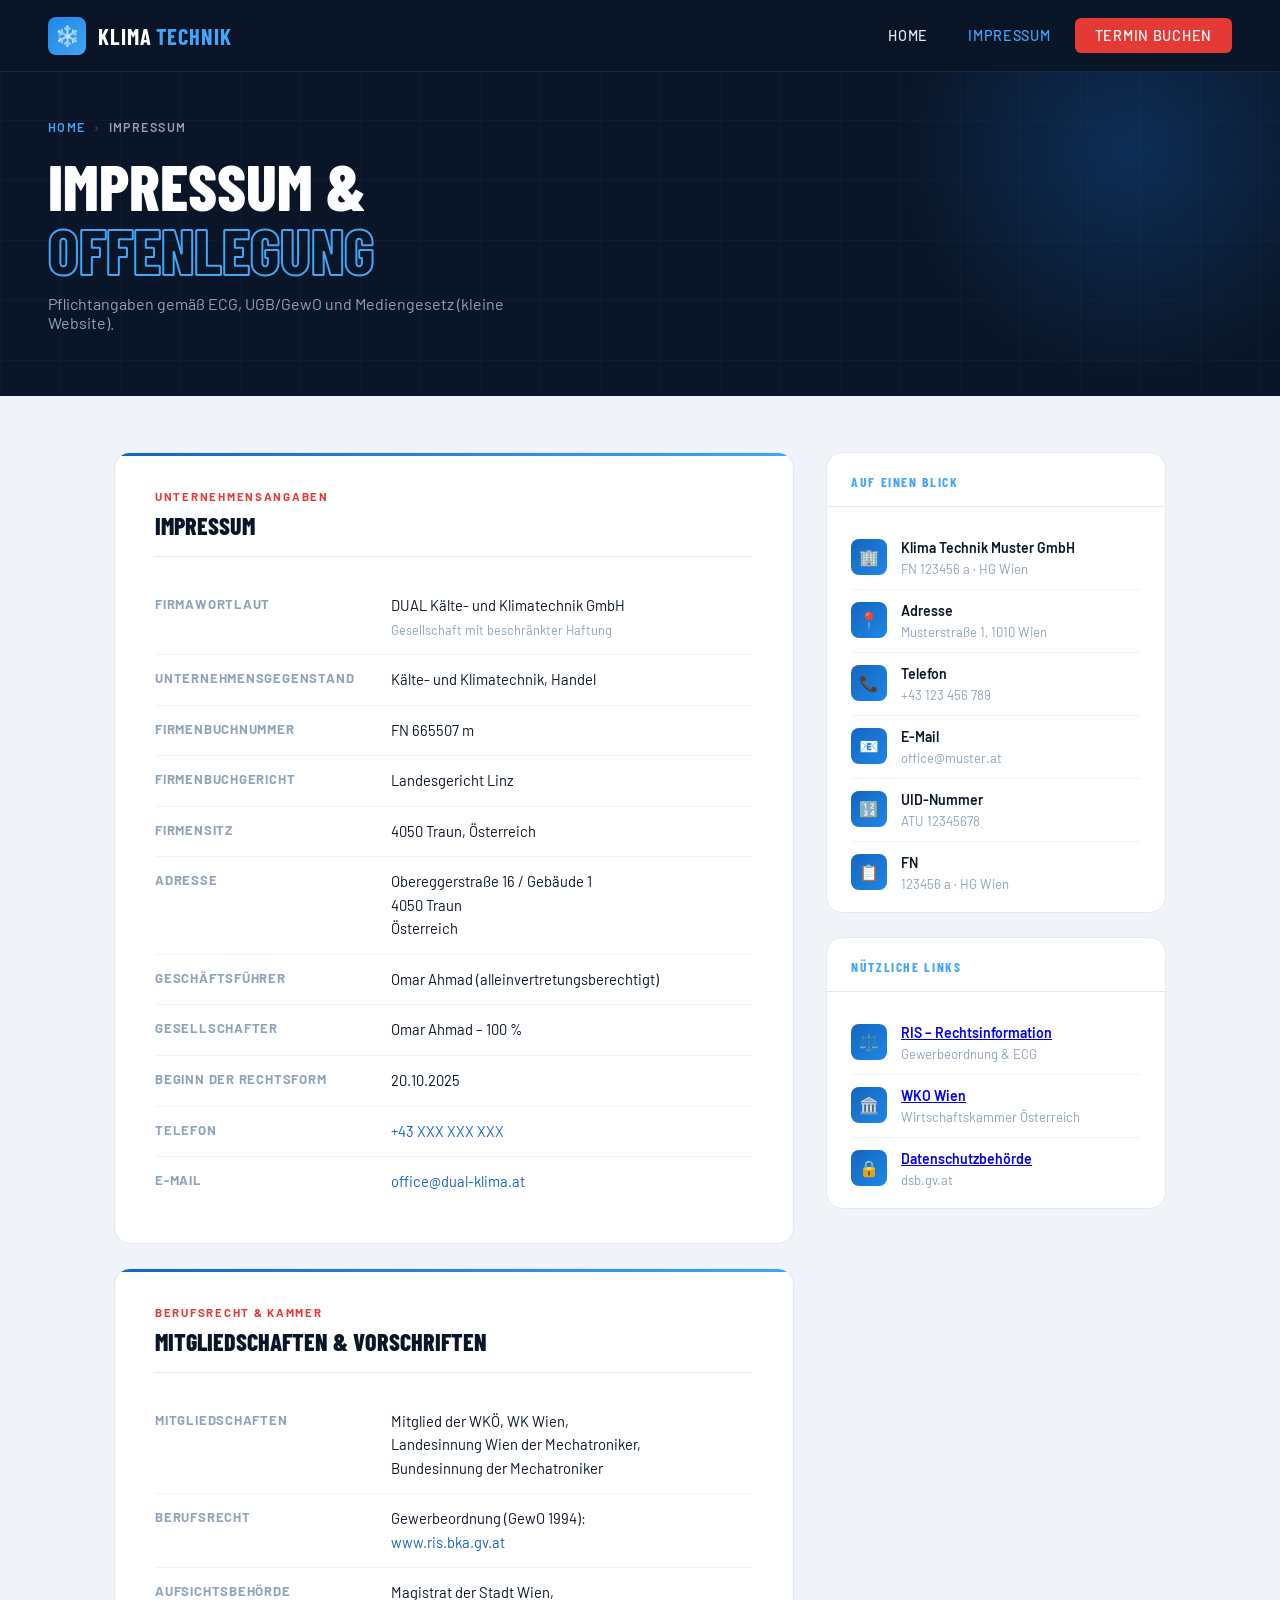
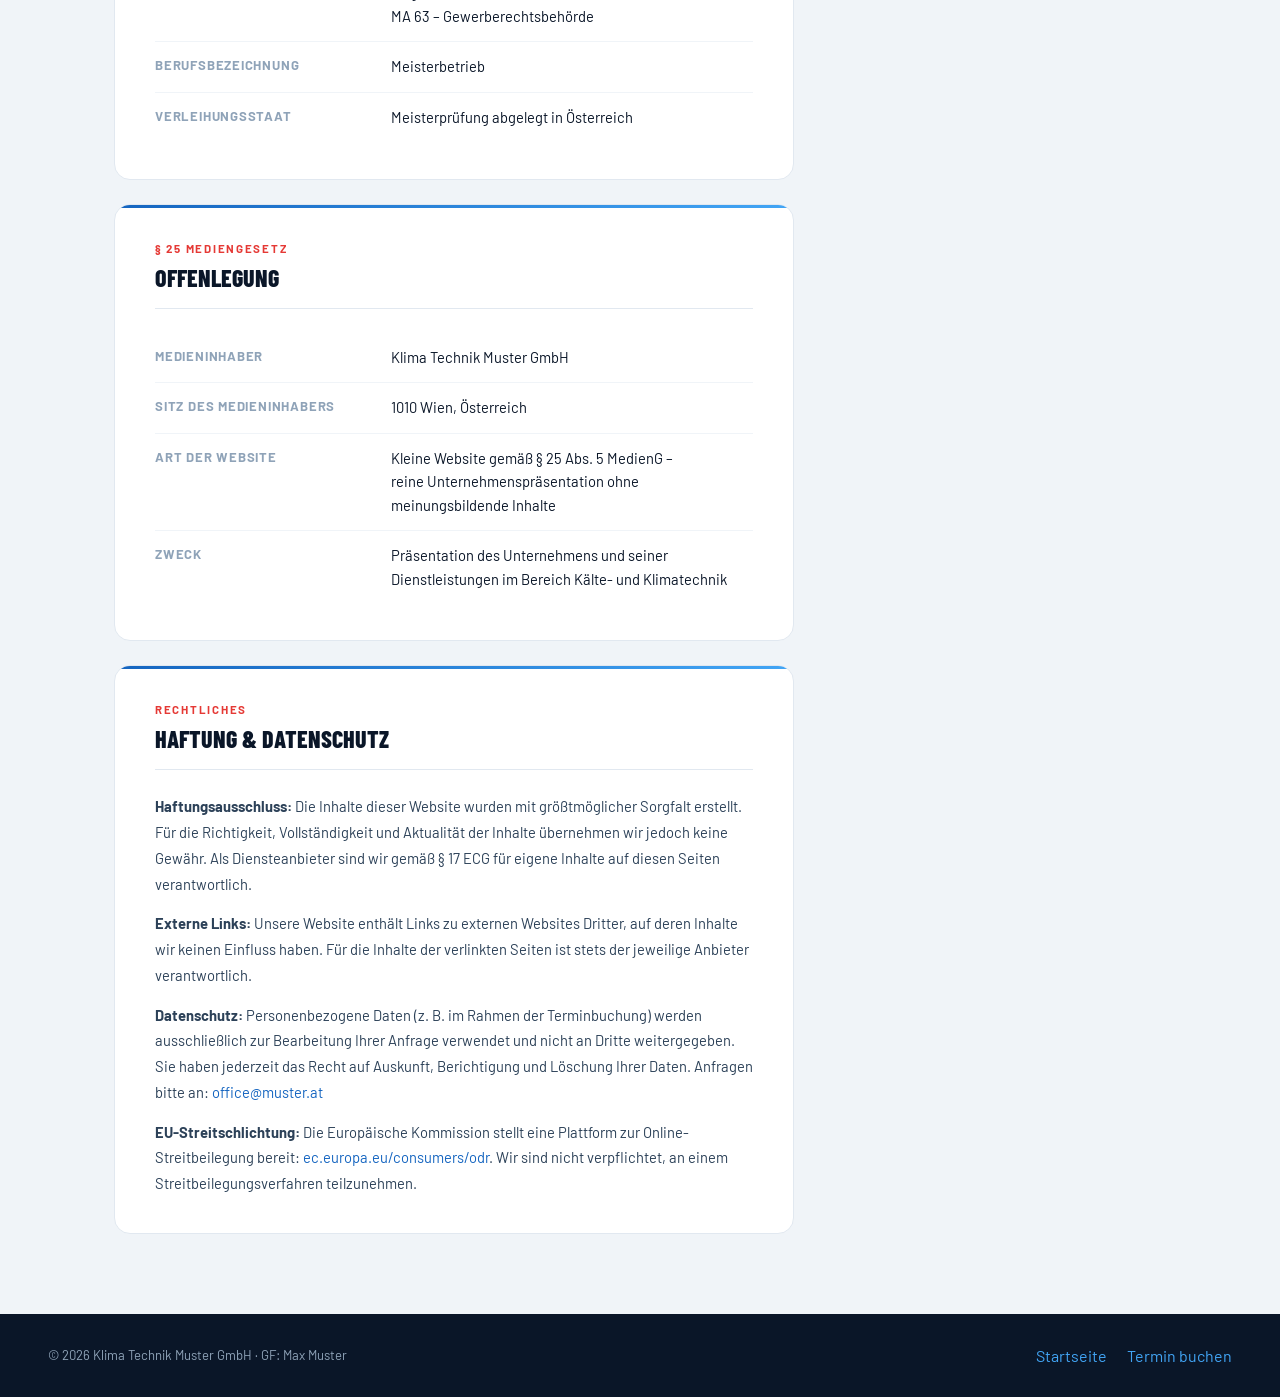
==== impressum.html @ 880b49e2 "Add files via upload" ====
<!DOCTYPE html>
<html lang="de">
<head>
<meta charset="UTF-8">
<meta name="viewport" content="width=device-width, initial-scale=1">
<title>Impressum – Klima Technik Muster GmbH</title>
<link href="https://fonts.googleapis.com/css2?family=Barlow+Condensed:wght@400;600;700;800&family=Barlow:wght@300;400;500;600&display=swap" rel="stylesheet">
<link rel="stylesheet" href="css/style.css">
</head>
<body>

<!-- NAVBAR -->
<header class="navbar">
  <a href="index.html" class="navbar-brand">
    <div class="brand-icon">❄️</div>
    <span class="brand-name">Klima <span>Technik</span></span>
  </a>
  <nav>
    <a href="index.html">Home</a>
    <a href="impressum.html" class="active">Impressum</a>
    <a href="termin.html" class="btn-nav">Termin buchen</a>
  </nav>
</header>

<!-- PAGE HEADER -->
<div class="page-header">
  <div class="page-header-bg"></div>
  <div class="page-header-glow"></div>
  <div class="page-header-content">
    <div class="breadcrumb">
      <a href="index.html">Home</a>
      <span class="sep">›</span>
      <span>Impressum</span>
    </div>
    <h1>Impressum &<br><span>Offenlegung</span></h1>
    <p>Pflichtangaben gemäß ECG, UGB/GewO und Mediengesetz (kleine Website).</p>
  </div>
</div>

<!-- IMPRESSUM CONTENT -->
<div class="impressum-layout">

  <div class="impressum-main">

    <!-- Firmendaten -->
    <div class="impressum-card">
      <div class="impressum-card-label">Unternehmensangaben</div>
      <h2 class="impressum-card-title">Impressum</h2>
      <div class="impressum-grid">

        <div class="impressum-row">
  <span class="impressum-key">Firmawortlaut</span>
  <span class="impressum-val">
    DUAL Kälte- und Klimatechnik GmbH<br>
    <small style="color:var(--text-muted);font-size:0.8rem;">
      Gesellschaft mit beschränkter Haftung
    </small>
  </span>
</div>

<div class="impressum-row">
  <span class="impressum-key">Unternehmensgegenstand</span>
  <span class="impressum-val">
    Kälte- und Klimatechnik, Handel
  </span>
</div>

<div class="impressum-row">
  <span class="impressum-key">Firmenbuchnummer</span>
  <span class="impressum-val">
    FN 665507 m
  </span>
</div>

<div class="impressum-row">
  <span class="impressum-key">Firmenbuchgericht</span>
  <span class="impressum-val">
    Landesgericht Linz
  </span>
</div>

<div class="impressum-row">
  <span class="impressum-key">Firmensitz</span>
  <span class="impressum-val">
    4050 Traun, Österreich
  </span>
</div>

<div class="impressum-row">
  <span class="impressum-key">Adresse</span>
  <span class="impressum-val">
    Obereggerstraße 16 / Gebäude 1<br>
    4050 Traun<br>
    Österreich
  </span>
</div>

<div class="impressum-row">
  <span class="impressum-key">Geschäftsführer</span>
  <span class="impressum-val">
    Omar Ahmad (alleinvertretungsberechtigt)
  </span>
</div>

<div class="impressum-row">
  <span class="impressum-key">Gesellschafter</span>
  <span class="impressum-val">
    Omar Ahmad – 100 %
  </span>
</div>

<div class="impressum-row">
  <span class="impressum-key">Beginn der Rechtsform</span>
  <span class="impressum-val">
    20.10.2025
  </span>
</div>

<div class="impressum-row">
  <span class="impressum-key">Telefon</span>
  <span class="impressum-val">
    <a href="tel:+436601234567">+43 XXX XXX XXX</a>
  </span>
</div>

<div class="impressum-row">
  <span class="impressum-key">E-Mail</span>
  <span class="impressum-val">
    <a href="mailto:office@dual-klima.at">office@dual-klima.at</a>
  </span>
</div>

      </div>
    </div>

    <!-- Kammer & Berufsrecht -->
    <div class="impressum-card">
      <div class="impressum-card-label">Berufsrecht & Kammer</div>
      <h2 class="impressum-card-title">Mitgliedschaften & Vorschriften</h2>
      <div class="impressum-grid">

        <div class="impressum-row">
          <span class="impressum-key">Mitgliedschaften</span>
          <span class="impressum-val">Mitglied der WKÖ, WK Wien,<br>Landesinnung Wien der Mechatroniker,<br>Bundesinnung der Mechatroniker</span>
        </div>

        <div class="impressum-row">
          <span class="impressum-key">Berufsrecht</span>
          <span class="impressum-val">
            Gewerbeordnung (GewO 1994):<br>
            <a href="https://www.ris.bka.gv.at" target="_blank" rel="noopener">www.ris.bka.gv.at</a>
          </span>
        </div>

        <div class="impressum-row">
          <span class="impressum-key">Aufsichtsbehörde</span>
          <span class="impressum-val">Magistrat der Stadt Wien,<br>MA 63 – Gewerberechtsbehörde</span>
        </div>

        <div class="impressum-row">
          <span class="impressum-key">Berufsbezeichnung</span>
          <span class="impressum-val">Meisterbetrieb</span>
        </div>

        <div class="impressum-row">
          <span class="impressum-key">Verleihungsstaat</span>
          <span class="impressum-val">Meisterprüfung abgelegt in Österreich</span>
        </div>

      </div>
    </div>

    <!-- Offenlegung nach Mediengesetz -->
    <div class="impressum-card">
      <div class="impressum-card-label">§ 25 Mediengesetz</div>
      <h2 class="impressum-card-title">Offenlegung</h2>
      <div class="impressum-grid">

        <div class="impressum-row">
          <span class="impressum-key">Medieninhaber</span>
          <span class="impressum-val">Klima Technik Muster GmbH</span>
        </div>

        <div class="impressum-row">
          <span class="impressum-key">Sitz des Medieninhabers</span>
          <span class="impressum-val">1010 Wien, Österreich</span>
        </div>

        <div class="impressum-row">
          <span class="impressum-key">Art der Website</span>
          <span class="impressum-val">Kleine Website gemäß § 25 Abs. 5 MedienG –<br>reine Unternehmenspräsentation ohne meinungsbildende Inhalte</span>
        </div>

        <div class="impressum-row">
          <span class="impressum-key">Zweck</span>
          <span class="impressum-val">Präsentation des Unternehmens und seiner Dienstleistungen im Bereich Kälte- und Klimatechnik</span>
        </div>

      </div>
    </div>

    <!-- Haftung & Datenschutz -->
    <div class="impressum-card">
      <div class="impressum-card-label">Rechtliches</div>
      <h2 class="impressum-card-title">Haftung & Datenschutz</h2>
      <div class="impressum-text">
        <p><strong>Haftungsausschluss:</strong> Die Inhalte dieser Website wurden mit größtmöglicher Sorgfalt erstellt. Für die Richtigkeit, Vollständigkeit und Aktualität der Inhalte übernehmen wir jedoch keine Gewähr. Als Diensteanbieter sind wir gemäß § 17 ECG für eigene Inhalte auf diesen Seiten verantwortlich.</p>
        <p><strong>Externe Links:</strong> Unsere Website enthält Links zu externen Websites Dritter, auf deren Inhalte wir keinen Einfluss haben. Für die Inhalte der verlinkten Seiten ist stets der jeweilige Anbieter verantwortlich.</p>
        <p><strong>Datenschutz:</strong> Personenbezogene Daten (z. B. im Rahmen der Terminbuchung) werden ausschließlich zur Bearbeitung Ihrer Anfrage verwendet und nicht an Dritte weitergegeben. Sie haben jederzeit das Recht auf Auskunft, Berichtigung und Löschung Ihrer Daten. Anfragen bitte an: <a href="mailto:office@muster.at">office@muster.at</a></p>
        <p><strong>EU-Streitschlichtung:</strong> Die Europäische Kommission stellt eine Plattform zur Online-Streitbeilegung bereit: <a href="https://ec.europa.eu/consumers/odr" target="_blank" rel="noopener">ec.europa.eu/consumers/odr</a>. Wir sind nicht verpflichtet, an einem Streitbeilegungsverfahren teilzunehmen.</p>
      </div>
    </div>

  </div>

  <!-- SIDEBAR -->
  <div class="impressum-sidebar">

    <div class="info-card">
      <div class="info-card-header"><h3>Auf einen Blick</h3></div>
      <div class="info-card-body">
        <div class="info-item">
          <div class="info-item-icon">🏢</div>
          <div><strong>Klima Technik Muster GmbH</strong><span>FN 123456 a · HG Wien</span></div>
        </div>
        <div class="info-item">
          <div class="info-item-icon">📍</div>
          <div><strong>Adresse</strong><span>Musterstraße 1, 1010 Wien</span></div>
        </div>
        <div class="info-item">
          <div class="info-item-icon">📞</div>
          <div><strong>Telefon</strong><span>+43 123 456 789</span></div>
        </div>
        <div class="info-item">
          <div class="info-item-icon">📧</div>
          <div><strong>E-Mail</strong><span>office@muster.at</span></div>
        </div>
        <div class="info-item">
          <div class="info-item-icon">🔢</div>
          <div><strong>UID-Nummer</strong><span>ATU 12345678</span></div>
        </div>
        <div class="info-item">
          <div class="info-item-icon">📋</div>
          <div><strong>FN</strong><span>123456 a · HG Wien</span></div>
        </div>
      </div>
    </div>

    <div class="info-card">
      <div class="info-card-header"><h3>Nützliche Links</h3></div>
      <div class="info-card-body">
        <div class="info-item">
          <div class="info-item-icon">⚖️</div>
          <div><strong><a href="https://www.ris.bka.gv.at" target="_blank" rel="noopener">RIS – Rechtsinformation</a></strong><span>Gewerbeordnung & ECG</span></div>
        </div>
        <div class="info-item">
          <div class="info-item-icon">🏛️</div>
          <div><strong><a href="https://www.wko.at" target="_blank" rel="noopener">WKO Wien</a></strong><span>Wirtschaftskammer Österreich</span></div>
        </div>
        <div class="info-item">
          <div class="info-item-icon">🔒</div>
          <div><strong><a href="https://www.dsb.gv.at" target="_blank" rel="noopener">Datenschutzbehörde</a></strong><span>dsb.gv.at</span></div>
        </div>
      </div>
    </div>

  </div>

</div>

<!-- FOOTER -->
<footer class="footer-termin">
  <p>© 2026 Klima Technik Muster GmbH · GF: Max Muster</p>
  <div class="footer-termin-links">
    <a href="index.html">Startseite</a>
    <a href="termin.html">Termin buchen</a>
  </div>
</footer>

</body>
</html>
---- css/style.css ----
/* ============================================================
   KLIMA TECHNIK MUSTER GMBH – Gemeinsames Stylesheet
   Verwendet von: index.html & termin.html
   ============================================================ */

/* ─── CSS VARIABLEN ──────────────────────────────────────────── */
:root {
  --blue-deep:   #0a1628;
  --blue-mid:    #0d3b6e;
  --blue-bright: #1565c0;
  --blue-light:  #1e88e5;
  --blue-accent: #42a5f5;
  --red:         #e53935;
  --red-light:   #ef5350;
  --white:       #ffffff;
  --off-white:   #f0f4f8;
  --gray-light:  #e1e8f0;
  --gray-mid:    #c5d3e0;
  --text-muted:  #8fa3b8;
  --text-dark:   #2c4158;
}

/* ─── RESET & BASE ───────────────────────────────────────────── */
*, *::before, *::after { box-sizing: border-box; margin: 0; padding: 0; }
html { scroll-behavior: smooth; }
body {
  font-family: 'Barlow', sans-serif;
  background: var(--off-white);
  color: var(--blue-deep);
  overflow-x: hidden;
  min-height: 100vh;
}

/* ─── NAVBAR ─────────────────────────────────────────────────── */
.navbar {
  position: fixed;
  top: 0; left: 0; right: 0;
  z-index: 100;
  display: flex;
  align-items: center;
  justify-content: space-between;
  padding: 0 48px;
  height: 72px;
  background: rgba(10, 22, 40, 0.97);
  backdrop-filter: blur(12px);
  border-bottom: 1px solid rgba(66, 165, 245, 0.15);
}

.navbar-brand {
  display: flex;
  align-items: center;
  gap: 12px;
  text-decoration: none;
}

.brand-icon {
  width: 38px; height: 38px;
  background: linear-gradient(135deg, var(--blue-light), var(--blue-accent));
  border-radius: 8px;
  display: flex;
  align-items: center;
  justify-content: center;
  font-size: 20px;
}

.brand-name {
  font-family: 'Barlow Condensed', sans-serif;
  font-weight: 700;
  font-size: 1.4rem;
  color: var(--white);
  letter-spacing: 0.04em;
  text-transform: uppercase;
}

.brand-name span { color: var(--blue-accent); }

.navbar nav { display: flex; gap: 8px; align-items: center; }

.navbar nav a {
  color: var(--gray-light);
  text-decoration: none;
  font-size: 0.9rem;
  font-weight: 500;
  letter-spacing: 0.05em;
  text-transform: uppercase;
  padding: 8px 16px;
  border-radius: 6px;
  transition: all 0.2s;
}

.navbar nav a:hover { color: var(--white); background: rgba(66, 165, 245, 0.12); }
.navbar nav a.active { color: var(--blue-accent); }

.navbar nav a.btn-nav {
  background: var(--red);
  color: var(--white);
  padding: 9px 20px;
}

.navbar nav a.btn-nav:hover {
  background: var(--red-light);
  transform: translateY(-1px);
}

/* ─── ANIMATIONS ─────────────────────────────────────────────── */
@keyframes fadeUp {
  from { opacity: 0; transform: translateY(30px); }
  to   { opacity: 1; transform: translateY(0); }
}

@keyframes pulse {
  0%, 100% { opacity: 1; transform: scale(1); }
  50%       { opacity: 0.6; transform: scale(1.4); }
}

/* ─── BUTTONS ────────────────────────────────────────────────── */
.btn-primary {
  display: inline-flex;
  align-items: center;
  gap: 10px;
  background: var(--red);
  color: var(--white);
  text-decoration: none;
  font-family: 'Barlow Condensed', sans-serif;
  font-weight: 700;
  font-size: 1.05rem;
  letter-spacing: 0.06em;
  text-transform: uppercase;
  padding: 16px 32px;
  border-radius: 6px;
  transition: all 0.25s;
  box-shadow: 0 4px 24px rgba(229, 57, 53, 0.3);
}

.btn-primary:hover {
  background: var(--red-light);
  transform: translateY(-2px);
  box-shadow: 0 8px 32px rgba(229, 57, 53, 0.45);
}

.btn-secondary {
  display: inline-flex;
  align-items: center;
  gap: 10px;
  background: transparent;
  color: var(--white);
  text-decoration: none;
  font-family: 'Barlow Condensed', sans-serif;
  font-weight: 700;
  font-size: 1.05rem;
  letter-spacing: 0.06em;
  text-transform: uppercase;
  padding: 16px 32px;
  border-radius: 6px;
  border: 1.5px solid rgba(255,255,255,0.2);
  transition: all 0.25s;
}

.btn-secondary:hover {
  border-color: var(--blue-accent);
  color: var(--blue-accent);
  transform: translateY(-2px);
}

/* ─── FOOTER (geteilt) ───────────────────────────────────────── */
footer {
  background: var(--blue-deep);
  color: var(--text-muted);
}

footer a {
  color: var(--blue-accent);
  text-decoration: none;
  transition: color 0.2s;
}

footer a:hover { color: var(--white); }

/* ════════════════════════════════════════════════════════════════
   INDEX.HTML – STARTSEITE
   ════════════════════════════════════════════════════════════════ */

/* ─── HERO ───────────────────────────────────────────────────── */
.hero {
  min-height: 100vh;
  background: var(--blue-deep);
  display: flex;
  align-items: center;
  position: relative;
  overflow: hidden;
  padding: 120px 48px 80px;
}

.hero-bg-grid {
  position: absolute;
  inset: 0;
  background-image:
    linear-gradient(rgba(66, 165, 245, 0.04) 1px, transparent 1px),
    linear-gradient(90deg, rgba(66, 165, 245, 0.04) 1px, transparent 1px);
  background-size: 60px 60px;
}

.hero-glow {
  position: absolute;
  top: -200px; right: -200px;
  width: 700px; height: 700px;
  background: radial-gradient(circle, rgba(21, 101, 192, 0.35) 0%, transparent 65%);
  pointer-events: none;
}

.hero-glow-red {
  position: absolute;
  bottom: -100px; left: 30%;
  width: 400px; height: 400px;
  background: radial-gradient(circle, rgba(229, 57, 53, 0.12) 0%, transparent 65%);
  pointer-events: none;
}

.hero-content {
  position: relative;
  z-index: 2;
  max-width: 700px;
  animation: fadeUp 0.8s ease both;
}

.hero-badge {
  display: inline-flex;
  align-items: center;
  gap: 8px;
  background: rgba(66, 165, 245, 0.12);
  border: 1px solid rgba(66, 165, 245, 0.3);
  color: var(--blue-accent);
  font-size: 0.78rem;
  font-weight: 600;
  letter-spacing: 0.1em;
  text-transform: uppercase;
  padding: 7px 16px;
  border-radius: 100px;
  margin-bottom: 28px;
}

.hero-badge::before {
  content: '';
  width: 7px; height: 7px;
  background: var(--red);
  border-radius: 50%;
  animation: pulse 2s infinite;
}

.hero h1 {
  font-family: 'Barlow Condensed', sans-serif;
  font-size: clamp(3rem, 7vw, 5.5rem);
  font-weight: 800;
  line-height: 1.0;
  color: var(--white);
  letter-spacing: -0.01em;
  text-transform: uppercase;
  margin-bottom: 8px;
}

.hero h1 .highlight {
  color: transparent;
  -webkit-text-stroke: 2px var(--blue-accent);
}

.hero-sub {
  font-size: 1.1rem;
  color: var(--text-muted);
  font-weight: 400;
  margin: 20px 0 36px;
  letter-spacing: 0.15em;
  text-transform: uppercase;
}

.hero-sub span { color: var(--blue-accent); margin: 0 8px; }

.hero-cta { display: flex; gap: 16px; flex-wrap: wrap; }

.hero-stats {
  position: absolute;
  bottom: 60px; right: 48px;
  display: flex;
  gap: 40px;
  animation: fadeUp 0.8s 0.3s ease both;
}

.stat {
  text-align: center;
  border-left: 2px solid rgba(66, 165, 245, 0.2);
  padding-left: 24px;
}

.stat-number {
  font-family: 'Barlow Condensed', sans-serif;
  font-size: 2.4rem;
  font-weight: 800;
  color: var(--white);
  line-height: 1;
}

.stat-number em { color: var(--red); font-style: normal; }

.stat-label {
  font-size: 0.75rem;
  color: var(--text-muted);
  text-transform: uppercase;
  letter-spacing: 0.08em;
  margin-top: 4px;
}

/* ─── STRIP ──────────────────────────────────────────────────── */
.strip {
  background: var(--blue-mid);
  padding: 60px 48px;
  display: grid;
  grid-template-columns: repeat(auto-fit, minmax(200px, 1fr));
  gap: 32px;
}

.strip-item {
  display: flex;
  align-items: center;
  gap: 20px;
  color: var(--white);
}

.strip-icon { font-size: 2rem; flex-shrink: 0; }

.strip-text strong {
  display: block;
  font-family: 'Barlow Condensed', sans-serif;
  font-size: 1.15rem;
  font-weight: 700;
  text-transform: uppercase;
  letter-spacing: 0.05em;
}

.strip-text span { font-size: 0.85rem; color: rgba(255,255,255,0.6); }

/* ─── SERVICES / LEISTUNGEN ──────────────────────────────────── */
.services {
  padding: 100px 48px;
  background: var(--white);
}

.section-header {
  display: flex;
  align-items: flex-end;
  justify-content: space-between;
  margin-bottom: 60px;
  gap: 24px;
  flex-wrap: wrap;
}

.section-label {
  font-size: 0.75rem;
  font-weight: 700;
  letter-spacing: 0.15em;
  text-transform: uppercase;
  color: var(--red);
  margin-bottom: 10px;
}

.section-title {
  font-family: 'Barlow Condensed', sans-serif;
  font-size: clamp(2rem, 4vw, 3.2rem);
  font-weight: 800;
  text-transform: uppercase;
  color: var(--blue-deep);
  line-height: 1;
}

.grid {
  display: grid;
  grid-template-columns: repeat(auto-fit, minmax(280px, 1fr));
  gap: 24px;
}

.card {
  background: var(--off-white);
  border-radius: 12px;
  padding: 40px 36px;
  border: 1px solid var(--gray-light);
  transition: all 0.3s;
  position: relative;
  overflow: hidden;
}

.card::before {
  content: '';
  position: absolute;
  top: 0; left: 0; right: 0;
  height: 3px;
  background: linear-gradient(90deg, var(--blue-bright), var(--blue-accent));
  transform: scaleX(0);
  transform-origin: left;
  transition: transform 0.3s;
}

.card:hover {
  transform: translateY(-6px);
  box-shadow: 0 20px 48px rgba(13, 59, 110, 0.12);
  border-color: rgba(66, 165, 245, 0.3);
}

.card:hover::before { transform: scaleX(1); }

.card-icon {
  width: 56px; height: 56px;
  background: linear-gradient(135deg, var(--blue-bright), var(--blue-light));
  border-radius: 12px;
  display: flex;
  align-items: center;
  justify-content: center;
  font-size: 26px;
  margin-bottom: 24px;
}

.card:last-child .card-icon {
  background: linear-gradient(135deg, var(--red), var(--red-light));
}

.card h3 {
  font-family: 'Barlow Condensed', sans-serif;
  font-size: 1.6rem;
  font-weight: 700;
  text-transform: uppercase;
  color: var(--blue-deep);
  margin-bottom: 12px;
}

.card p { font-size: 0.95rem; line-height: 1.6; color: #4a6278; }

/* ─── FOOTER (index) ─────────────────────────────────────────── */
.footer-index {
  padding: 64px 48px 32px;
}

.footer-grid {
  display: grid;
  grid-template-columns: 2fr 1fr 1fr;
  gap: 48px;
  margin-bottom: 48px;
}

.footer-brand .brand-name {
  font-size: 1.6rem;
  margin-bottom: 16px;
  display: block;
}

.footer-brand p { font-size: 0.9rem; line-height: 1.7; max-width: 280px; }

.footer-col h4 {
  font-family: 'Barlow Condensed', sans-serif;
  font-size: 0.8rem;
  font-weight: 700;
  letter-spacing: 0.15em;
  text-transform: uppercase;
  color: var(--blue-accent);
  margin-bottom: 20px;
}

.footer-col p,
.footer-col a {
  font-size: 0.9rem;
  line-height: 2;
  display: block;
  color: var(--text-muted);
  text-decoration: none;
  transition: color 0.2s;
}

.footer-col a:hover { color: var(--white); }

.footer-divider {
  height: 1px;
  background: rgba(255,255,255,0.07);
  margin-bottom: 24px;
}

.footer-bottom {
  display: flex;
  justify-content: space-between;
  align-items: center;
  font-size: 0.82rem;
  gap: 16px;
  flex-wrap: wrap;
}

.footer-bottom p { font-size: 0.82rem; }
.red-dot { color: var(--red); font-size: 1rem; }

/* ════════════════════════════════════════════════════════════════
   TERMIN.HTML – TERMINBUCHUNG
   ════════════════════════════════════════════════════════════════ */

/* ─── PAGE HEADER ────────────────────────────────────────────── */
.page-header {
  background: var(--blue-deep);
  padding: 120px 48px 64px;
  position: relative;
  overflow: hidden;
}

.page-header-bg {
  position: absolute;
  inset: 0;
  background-image:
    linear-gradient(rgba(66,165,245,0.04) 1px, transparent 1px),
    linear-gradient(90deg, rgba(66,165,245,0.04) 1px, transparent 1px);
  background-size: 60px 60px;
}

.page-header-glow {
  position: absolute;
  top: -100px; right: -100px;
  width: 500px; height: 500px;
  background: radial-gradient(circle, rgba(21,101,192,0.3) 0%, transparent 65%);
  pointer-events: none;
}

.page-header-content {
  position: relative;
  z-index: 2;
  animation: fadeUp 0.7s ease both;
}

.breadcrumb {
  display: flex;
  align-items: center;
  gap: 8px;
  font-size: 0.78rem;
  font-weight: 600;
  letter-spacing: 0.12em;
  text-transform: uppercase;
  color: var(--text-muted);
  margin-bottom: 20px;
}

.breadcrumb a { color: var(--blue-accent); text-decoration: none; }
.breadcrumb a:hover { color: var(--white); }
.breadcrumb .sep { color: rgba(255,255,255,0.2); }

.page-header h1 {
  font-family: 'Barlow Condensed', sans-serif;
  font-size: clamp(2.8rem, 5vw, 4.5rem);
  font-weight: 800;
  text-transform: uppercase;
  color: var(--white);
  line-height: 1;
  margin-bottom: 12px;
}

.page-header h1 span {
  color: transparent;
  -webkit-text-stroke: 2px var(--blue-accent);
}

.page-header p { font-size: 1rem; color: var(--text-muted); max-width: 480px; }

/* ─── BOOKING LAYOUT ─────────────────────────────────────────── */
.booking-layout {
  display: grid;
  grid-template-columns: 1fr 380px;
  gap: 32px;
  max-width: 1100px;
  margin: 0 auto;
  padding: 56px 24px 80px;
}

/* ─── STEPS ──────────────────────────────────────────────────── */
.steps {
  display: flex;
  gap: 0;
  margin-bottom: 36px;
  position: relative;
}

.steps::before {
  content: '';
  position: absolute;
  top: 20px; left: 20px; right: 20px;
  height: 2px;
  background: var(--gray-light);
  z-index: 0;
}

.step {
  flex: 1;
  display: flex;
  flex-direction: column;
  align-items: center;
  gap: 8px;
  position: relative;
  z-index: 1;
  cursor: pointer;
}

.step-num {
  width: 40px; height: 40px;
  border-radius: 50%;
  display: flex;
  align-items: center;
  justify-content: center;
  font-family: 'Barlow Condensed', sans-serif;
  font-weight: 700;
  font-size: 1rem;
  background: var(--white);
  border: 2px solid var(--gray-mid);
  color: var(--text-muted);
  transition: all 0.3s;
}

.step.active .step-num {
  background: var(--blue-bright);
  border-color: var(--blue-bright);
  color: var(--white);
  box-shadow: 0 0 0 4px rgba(21,101,192,0.15);
}

.step.done .step-num {
  background: var(--blue-accent);
  border-color: var(--blue-accent);
  color: var(--white);
}

.step-label {
  font-size: 0.72rem;
  font-weight: 600;
  letter-spacing: 0.08em;
  text-transform: uppercase;
  color: var(--text-muted);
  transition: color 0.3s;
}

.step.active .step-label { color: var(--blue-bright); }
.step.done .step-label   { color: var(--blue-accent); }

/* ─── FORM CARD ──────────────────────────────────────────────── */
.form-card {
  background: var(--white);
  border-radius: 16px;
  border: 1px solid var(--gray-light);
  overflow: hidden;
}

.form-section {
  display: none;
  padding: 40px 40px 36px;
  animation: fadeUp 0.4s ease both;
}

.form-section.visible { display: block; }

.form-section-title {
  font-family: 'Barlow Condensed', sans-serif;
  font-size: 1.5rem;
  font-weight: 700;
  text-transform: uppercase;
  color: var(--blue-deep);
  margin-bottom: 6px;
}

.form-section-sub {
  font-size: 0.88rem;
  color: var(--text-muted);
  margin-bottom: 28px;
}

/* ─── SERVICE SELECTOR ───────────────────────────────────────── */
.service-grid {
  display: grid;
  grid-template-columns: 1fr 1fr;
  gap: 14px;
  margin-bottom: 8px;
}

.service-option { display: none; }

.service-label {
  display: flex;
  align-items: flex-start;
  gap: 14px;
  padding: 18px 20px;
  border-radius: 10px;
  border: 1.5px solid var(--gray-light);
  cursor: pointer;
  transition: all 0.2s;
  background: var(--off-white);
}

.service-label:hover {
  border-color: var(--blue-accent);
  background: rgba(66,165,245,0.05);
}

.service-option:checked + .service-label {
  border-color: var(--blue-bright);
  background: rgba(21,101,192,0.06);
  box-shadow: 0 0 0 3px rgba(21,101,192,0.1);
}

.svc-icon { font-size: 1.8rem; flex-shrink: 0; margin-top: 2px; }

.svc-info strong {
  display: block;
  font-family: 'Barlow Condensed', sans-serif;
  font-size: 1rem;
  font-weight: 700;
  text-transform: uppercase;
  color: var(--blue-deep);
  margin-bottom: 3px;
}

.svc-info span { font-size: 0.8rem; color: var(--text-muted); line-height: 1.4; }

/* ─── CALENDAR ───────────────────────────────────────────────── */
.calendar-wrap { margin-bottom: 28px; }

.cal-nav {
  display: flex;
  align-items: center;
  justify-content: space-between;
  margin-bottom: 20px;
}

.cal-nav button {
  width: 36px; height: 36px;
  border: 1.5px solid var(--gray-light);
  border-radius: 8px;
  background: var(--white);
  cursor: pointer;
  font-size: 1.1rem;
  color: var(--blue-mid);
  transition: all 0.2s;
  display: flex; align-items: center; justify-content: center;
}

.cal-nav button:hover { border-color: var(--blue-accent); color: var(--blue-bright); }

.cal-month {
  font-family: 'Barlow Condensed', sans-serif;
  font-size: 1.15rem;
  font-weight: 700;
  text-transform: uppercase;
  color: var(--blue-deep);
  letter-spacing: 0.05em;
}

.cal-grid {
  display: grid;
  grid-template-columns: repeat(7, 1fr);
  gap: 4px;
}

.cal-dow {
  text-align: center;
  font-size: 0.7rem;
  font-weight: 700;
  letter-spacing: 0.1em;
  text-transform: uppercase;
  color: var(--text-muted);
  padding: 6px 0;
}

.cal-day {
  aspect-ratio: 1;
  display: flex;
  align-items: center;
  justify-content: center;
  border-radius: 8px;
  font-size: 0.88rem;
  font-weight: 500;
  cursor: pointer;
  transition: all 0.15s;
  color: var(--blue-deep);
  border: 1.5px solid transparent;
  background: transparent;
  position: relative;
}

.cal-day:hover:not(.empty):not(.past) {
  background: rgba(66,165,245,0.1);
  border-color: var(--blue-accent);
}

.cal-day.empty  { cursor: default; }
.cal-day.past   { color: var(--gray-mid); cursor: default; }

.cal-day.today  { font-weight: 700; color: var(--blue-bright); }

.cal-day.today::after {
  content: '';
  position: absolute;
  bottom: 4px;
  left: 50%; transform: translateX(-50%);
  width: 4px; height: 4px;
  background: var(--blue-bright);
  border-radius: 50%;
}

.cal-day.selected {
  background: var(--blue-bright);
  color: var(--white) !important;
  border-color: var(--blue-bright);
  font-weight: 700;
}

.cal-day.has-slots::before {
  content: '';
  position: absolute;
  top: 4px; right: 4px;
  width: 5px; height: 5px;
  background: var(--red);
  border-radius: 50%;
}

/* ─── TIME SLOTS ─────────────────────────────────────────────── */
.slots-title {
  font-family: 'Barlow Condensed', sans-serif;
  font-size: 0.85rem;
  font-weight: 700;
  letter-spacing: 0.12em;
  text-transform: uppercase;
  color: var(--text-muted);
  margin-bottom: 12px;
}

.slots-grid {
  display: grid;
  grid-template-columns: repeat(4, 1fr);
  gap: 8px;
  margin-bottom: 28px;
}

.slot-btn {
  padding: 10px 6px;
  border-radius: 8px;
  border: 1.5px solid var(--gray-light);
  background: var(--off-white);
  font-family: 'Barlow Condensed', sans-serif;
  font-size: 0.95rem;
  font-weight: 600;
  color: var(--blue-deep);
  cursor: pointer;
  transition: all 0.15s;
  text-align: center;
}

.slot-btn:hover     { border-color: var(--blue-accent); background: rgba(66,165,245,0.07); }
.slot-btn.selected  { background: var(--blue-bright); color: var(--white); border-color: var(--blue-bright); }
.slot-btn.full      { color: var(--gray-mid); cursor: not-allowed; text-decoration: line-through; }

/* ─── CONTACT FORM ───────────────────────────────────────────── */
.form-row {
  display: grid;
  grid-template-columns: 1fr 1fr;
  gap: 16px;
  margin-bottom: 16px;
}

.form-group {
  display: flex;
  flex-direction: column;
  gap: 7px;
  margin-bottom: 16px;
}

.form-group.full { grid-column: 1 / -1; }

label {
  font-size: 0.78rem;
  font-weight: 700;
  letter-spacing: 0.1em;
  text-transform: uppercase;
  color: var(--text-dark);
}

label .req { color: var(--red); }

input[type="text"],
input[type="email"],
input[type="tel"],
select,
textarea {
  padding: 13px 16px;
  border-radius: 8px;
  border: 1.5px solid var(--gray-light);
  background: var(--off-white);
  font-family: 'Barlow', sans-serif;
  font-size: 0.95rem;
  color: var(--blue-deep);
  transition: all 0.2s;
  outline: none;
  width: 100%;
}

input:focus, select:focus, textarea:focus {
  border-color: var(--blue-bright);
  background: var(--white);
  box-shadow: 0 0 0 3px rgba(21,101,192,0.1);
}

textarea { resize: vertical; min-height: 100px; }

select {
  appearance: none;
  cursor: pointer;
  background-image: url("data:image/svg+xml,%3Csvg xmlns='http://www.w3.org/2000/svg' width='12' height='8' viewBox='0 0 12 8'%3E%3Cpath d='M1 1l5 5 5-5' stroke='%238fa3b8' stroke-width='1.5' fill='none' stroke-linecap='round'/%3E%3C/svg%3E");
  background-repeat: no-repeat;
  background-position: right 14px center;
  padding-right: 36px;
}

.privacy-row {
  display: flex;
  align-items: flex-start;
  gap: 12px;
  margin-bottom: 24px;
  padding: 16px;
  background: rgba(66,165,245,0.05);
  border-radius: 8px;
  border: 1px solid rgba(66,165,245,0.15);
}

.privacy-row input[type="checkbox"] {
  width: 18px; height: 18px;
  margin-top: 2px;
  flex-shrink: 0;
  cursor: pointer;
  accent-color: var(--blue-bright);
}

.privacy-row label {
  font-size: 0.82rem;
  font-weight: 400;
  text-transform: none;
  letter-spacing: 0;
  color: var(--text-dark);
  cursor: pointer;
  line-height: 1.5;
}

.privacy-row label a { color: var(--blue-bright); text-decoration: none; }

/* ─── FORM NAVIGATION ────────────────────────────────────────── */
.form-footer {
  display: flex;
  justify-content: space-between;
  align-items: center;
  padding: 24px 40px;
  background: var(--off-white);
  border-top: 1px solid var(--gray-light);
}

.btn-back {
  display: inline-flex;
  align-items: center;
  gap: 8px;
  background: transparent;
  color: var(--text-muted);
  border: 1.5px solid var(--gray-light);
  font-family: 'Barlow Condensed', sans-serif;
  font-size: 0.95rem;
  font-weight: 700;
  letter-spacing: 0.08em;
  text-transform: uppercase;
  padding: 12px 24px;
  border-radius: 8px;
  cursor: pointer;
  transition: all 0.2s;
}

.btn-back:hover { color: var(--blue-deep); border-color: var(--blue-mid); }

.btn-next {
  display: inline-flex;
  align-items: center;
  gap: 10px;
  background: var(--blue-bright);
  color: var(--white);
  border: none;
  font-family: 'Barlow Condensed', sans-serif;
  font-size: 1rem;
  font-weight: 700;
  letter-spacing: 0.08em;
  text-transform: uppercase;
  padding: 13px 28px;
  border-radius: 8px;
  cursor: pointer;
  transition: all 0.25s;
  box-shadow: 0 4px 16px rgba(21,101,192,0.25);
}

.btn-next:hover {
  background: var(--blue-light);
  transform: translateY(-1px);
  box-shadow: 0 6px 24px rgba(21,101,192,0.35);
}

.btn-submit {
  background: var(--red) !important;
  box-shadow: 0 4px 16px rgba(229,57,53,0.25) !important;
}

.btn-submit:hover {
  background: var(--red-light) !important;
  box-shadow: 0 6px 24px rgba(229,57,53,0.4) !important;
}

/* ─── SUCCESS VIEW ───────────────────────────────────────────── */
.success-view {
  display: none;
  text-align: center;
  padding: 60px 40px;
  animation: fadeUp 0.5s ease both;
}

.success-view.visible { display: block; }

.success-icon {
  width: 80px; height: 80px;
  background: linear-gradient(135deg, #2e7d32, #43a047);
  border-radius: 50%;
  display: flex;
  align-items: center;
  justify-content: center;
  font-size: 2.5rem;
  margin: 0 auto 24px;
  box-shadow: 0 8px 32px rgba(46,125,50,0.25);
}

.success-view h2 {
  font-family: 'Barlow Condensed', sans-serif;
  font-size: 2.2rem;
  font-weight: 800;
  text-transform: uppercase;
  color: var(--blue-deep);
  margin-bottom: 12px;
}

.success-view p {
  font-size: 0.95rem;
  color: var(--text-muted);
  max-width: 380px;
  margin: 0 auto 32px;
  line-height: 1.6;
}

.booking-ref {
  display: inline-block;
  padding: 12px 28px;
  background: var(--off-white);
  border-radius: 8px;
  border: 1.5px solid var(--gray-light);
  font-family: 'Barlow Condensed', sans-serif;
  font-size: 1.4rem;
  font-weight: 700;
  color: var(--blue-bright);
  letter-spacing: 0.15em;
  margin-bottom: 32px;
}

/* ─── ERROR VIEW ─────────────────────────────────────────────── */
.error-view {
  display: none;
  text-align: center;
  padding: 60px 40px;
  animation: fadeUp 0.5s ease both;
}

.error-view.visible { display: block; }

.error-icon {
  width: 80px; height: 80px;
  background: linear-gradient(135deg, var(--red), var(--red-light));
  border-radius: 50%;
  display: flex;
  align-items: center;
  justify-content: center;
  font-size: 2.5rem;
  color: white;
  margin: 0 auto 24px;
  box-shadow: 0 8px 32px rgba(229,57,53,0.25);
}

.error-view h2 {
  font-family: 'Barlow Condensed', sans-serif;
  font-size: 2.2rem;
  font-weight: 800;
  text-transform: uppercase;
  color: var(--blue-deep);
  margin-bottom: 12px;
}

.error-view p {
  font-size: 0.95rem;
  color: var(--text-muted);
  max-width: 380px;
  margin: 0 auto 32px;
  line-height: 1.6;
}

.error-view p a { color: var(--blue-bright); text-decoration: none; }

/* ─── SIDEBAR ────────────────────────────────────────────────── */
.sidebar { display: flex; flex-direction: column; gap: 24px; }

.info-card {
  background: var(--white);
  border-radius: 16px;
  border: 1px solid var(--gray-light);
  overflow: hidden;
}

.info-card-header {
  padding: 20px 24px 16px;
  border-bottom: 1px solid var(--gray-light);
}

.info-card-header h3 {
  font-family: 'Barlow Condensed', sans-serif;
  font-size: 0.85rem;
  font-weight: 700;
  letter-spacing: 0.12em;
  text-transform: uppercase;
  color: var(--blue-accent);
}

.info-card-body { padding: 20px 24px; }

.info-item {
  display: flex;
  align-items: flex-start;
  gap: 14px;
  padding: 12px 0;
  border-bottom: 1px solid var(--off-white);
}

.info-item:last-child { border-bottom: none; padding-bottom: 0; }

.info-item-icon {
  width: 36px; height: 36px;
  background: linear-gradient(135deg, var(--blue-bright), var(--blue-light));
  border-radius: 8px;
  display: flex; align-items: center; justify-content: center;
  font-size: 1rem;
  flex-shrink: 0;
}

.info-item strong {
  display: block;
  font-size: 0.88rem;
  font-weight: 600;
  color: var(--blue-deep);
  margin-bottom: 2px;
}

.info-item span { font-size: 0.82rem; color: var(--text-muted); }

.urgency-card {
  background: linear-gradient(135deg, var(--red), #c62828);
  border-radius: 16px;
  padding: 24px;
  color: var(--white);
  position: relative;
  overflow: hidden;
}

.urgency-card::before {
  content: '🚨';
  position: absolute;
  right: -10px; top: -10px;
  font-size: 5rem;
  opacity: 0.1;
}

.urgency-card h3 {
  font-family: 'Barlow Condensed', sans-serif;
  font-size: 1.2rem;
  font-weight: 800;
  text-transform: uppercase;
  letter-spacing: 0.05em;
  margin-bottom: 8px;
}

.urgency-card p { font-size: 0.85rem; opacity: 0.85; margin-bottom: 16px; line-height: 1.5; }

.urgency-card a {
  display: inline-flex;
  align-items: center;
  gap: 8px;
  background: rgba(255,255,255,0.15);
  color: var(--white);
  text-decoration: none;
  padding: 10px 18px;
  border-radius: 8px;
  font-family: 'Barlow Condensed', sans-serif;
  font-weight: 700;
  font-size: 0.95rem;
  text-transform: uppercase;
  letter-spacing: 0.05em;
  border: 1px solid rgba(255,255,255,0.25);
  transition: all 0.2s;
}

.urgency-card a:hover { background: rgba(255,255,255,0.25); }

/* ─── BOOKING SUMMARY ────────────────────────────────────────── */
.summary-row {
  display: flex;
  justify-content: space-between;
  align-items: center;
  padding: 10px 0;
  border-bottom: 1px solid var(--off-white);
  font-size: 0.88rem;
}

.summary-row:last-child { border-bottom: none; }
.summary-row .label  { color: var(--text-muted); }
.summary-row .value  { font-weight: 600; color: var(--blue-deep); text-align: right; }
.summary-row .value.empty { color: var(--gray-mid); font-style: italic; font-weight: 400; }

/* ─── FOOTER (termin) ────────────────────────────────────────── */
.footer-termin {
  padding: 32px 48px;
  display: flex;
  justify-content: space-between;
  align-items: center;
  flex-wrap: wrap;
  gap: 16px;
}

.footer-termin p { font-size: 0.82rem; }
.footer-termin-links { display: flex; gap: 20px; }

/* ════════════════════════════════════════════════════════════════
   IMPRESSUM.HTML
   ════════════════════════════════════════════════════════════════ */

.impressum-layout {
  display: grid;
  grid-template-columns: 1fr 340px;
  gap: 32px;
  max-width: 1100px;
  margin: 0 auto;
  padding: 56px 24px 80px;
  align-items: start;
}

.impressum-main { display: flex; flex-direction: column; gap: 24px; }

.impressum-card {
  background: var(--white);
  border-radius: 16px;
  border: 1px solid var(--gray-light);
  padding: 36px 40px;
  position: relative;
  overflow: hidden;
}

.impressum-card::before {
  content: '';
  position: absolute;
  top: 0; left: 0; right: 0;
  height: 3px;
  background: linear-gradient(90deg, var(--blue-bright), var(--blue-accent));
}

.impressum-card-label {
  font-size: 0.72rem;
  font-weight: 700;
  letter-spacing: 0.15em;
  text-transform: uppercase;
  color: var(--red);
  margin-bottom: 8px;
}

.impressum-card-title {
  font-family: 'Barlow Condensed', sans-serif;
  font-size: 1.5rem;
  font-weight: 800;
  text-transform: uppercase;
  color: var(--blue-deep);
  margin-bottom: 24px;
  padding-bottom: 16px;
  border-bottom: 1px solid var(--gray-light);
}

.impressum-grid { display: flex; flex-direction: column; gap: 0; }

.impressum-row {
  display: grid;
  grid-template-columns: 220px 1fr;
  gap: 16px;
  padding: 13px 0;
  border-bottom: 1px solid var(--off-white);
}

.impressum-row:last-child { border-bottom: none; }

.impressum-key {
  font-size: 0.82rem;
  font-weight: 700;
  color: var(--text-muted);
  text-transform: uppercase;
  letter-spacing: 0.06em;
  padding-top: 2px;
}

.impressum-val {
  font-size: 0.92rem;
  color: var(--blue-deep);
  line-height: 1.6;
}

.impressum-val a {
  color: var(--blue-bright);
  text-decoration: none;
  transition: color 0.2s;
}

.impressum-val a:hover { color: var(--blue-accent); }

.impressum-text { display: flex; flex-direction: column; gap: 14px; }

.impressum-text p {
  font-size: 0.92rem;
  color: var(--text-dark);
  line-height: 1.75;
}

.impressum-text a {
  color: var(--blue-bright);
  text-decoration: none;
}

.impressum-text a:hover { color: var(--blue-accent); }

.impressum-sidebar {
  display: flex;
  flex-direction: column;
  gap: 24px;
  position: sticky;
  top: 90px;
}

/* ════════════════════════════════════════════════════════════════
   RESPONSIVE
   ════════════════════════════════════════════════════════════════ */
@media (max-width: 900px) {
  /* Shared */
  .navbar { padding: 0 20px; }

  /* Index */
  .hero         { padding: 100px 24px 160px; }
  .hero-stats   { position: static; margin-top: 48px; flex-wrap: wrap; gap: 24px; }
  .services     { padding: 60px 24px; }
  .strip        { padding: 40px 24px; }
  .footer-index { padding: 48px 24px 24px; }
  .footer-grid  { grid-template-columns: 1fr; gap: 32px; }
  .section-header { flex-direction: column; align-items: flex-start; }

  /* Termin */
  .page-header    { padding: 100px 24px 48px; }
  .booking-layout { grid-template-columns: 1fr; padding: 32px 16px 60px; }
  .sidebar        { order: -1; display: grid; grid-template-columns: 1fr 1fr; }
  .urgency-card   { grid-column: 1 / -1; }
  .form-section   { padding: 28px 24px 24px; }
  .form-footer    { padding: 20px 24px; }
  .service-grid   { grid-template-columns: 1fr; }
  .form-row       { grid-template-columns: 1fr; }
  .slots-grid     { grid-template-columns: repeat(3, 1fr); }
  .footer-termin  { padding: 24px 20px; }
  /* Impressum */
  .impressum-layout  { grid-template-columns: 1fr; padding: 32px 16px 60px; }
  .impressum-sidebar { position: static; }
  .impressum-card    { padding: 24px 20px; }
  .impressum-row     { grid-template-columns: 1fr; gap: 4px; }
  .impressum-key     { color: var(--blue-accent); }
}
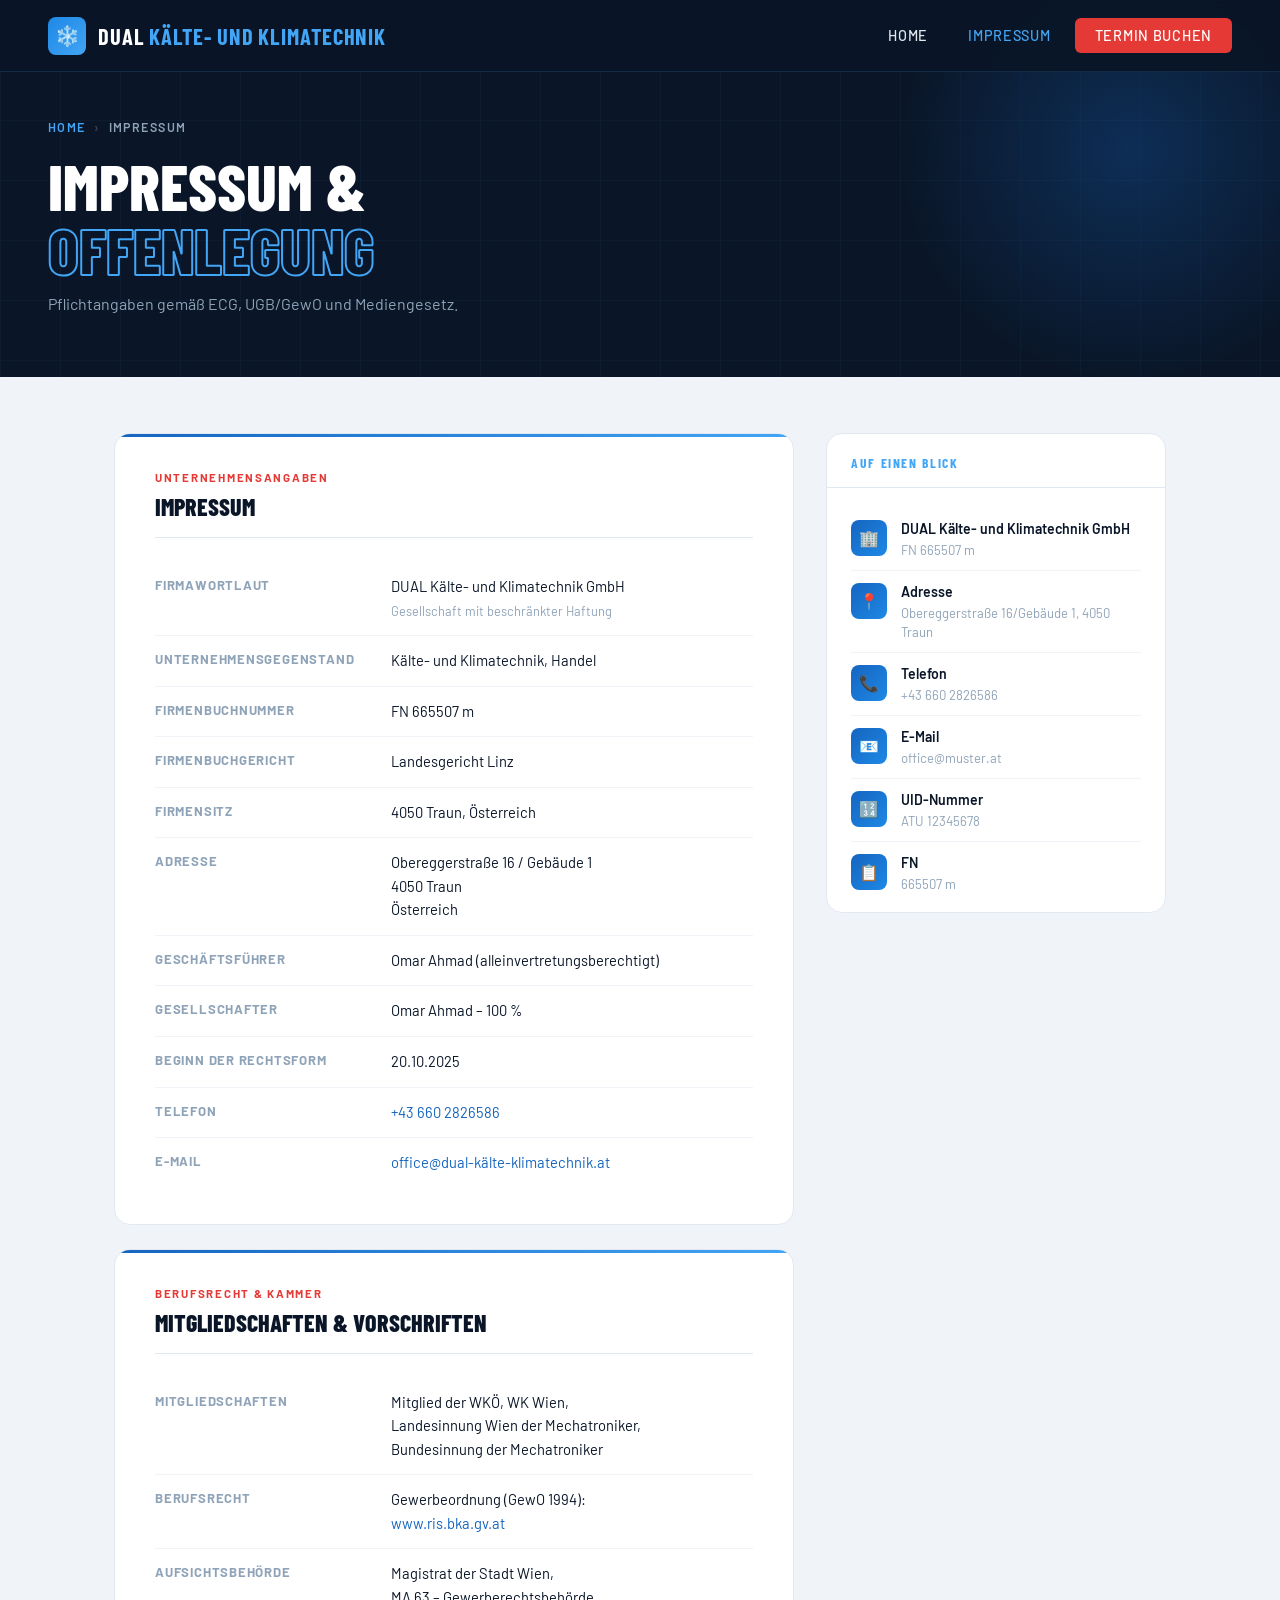
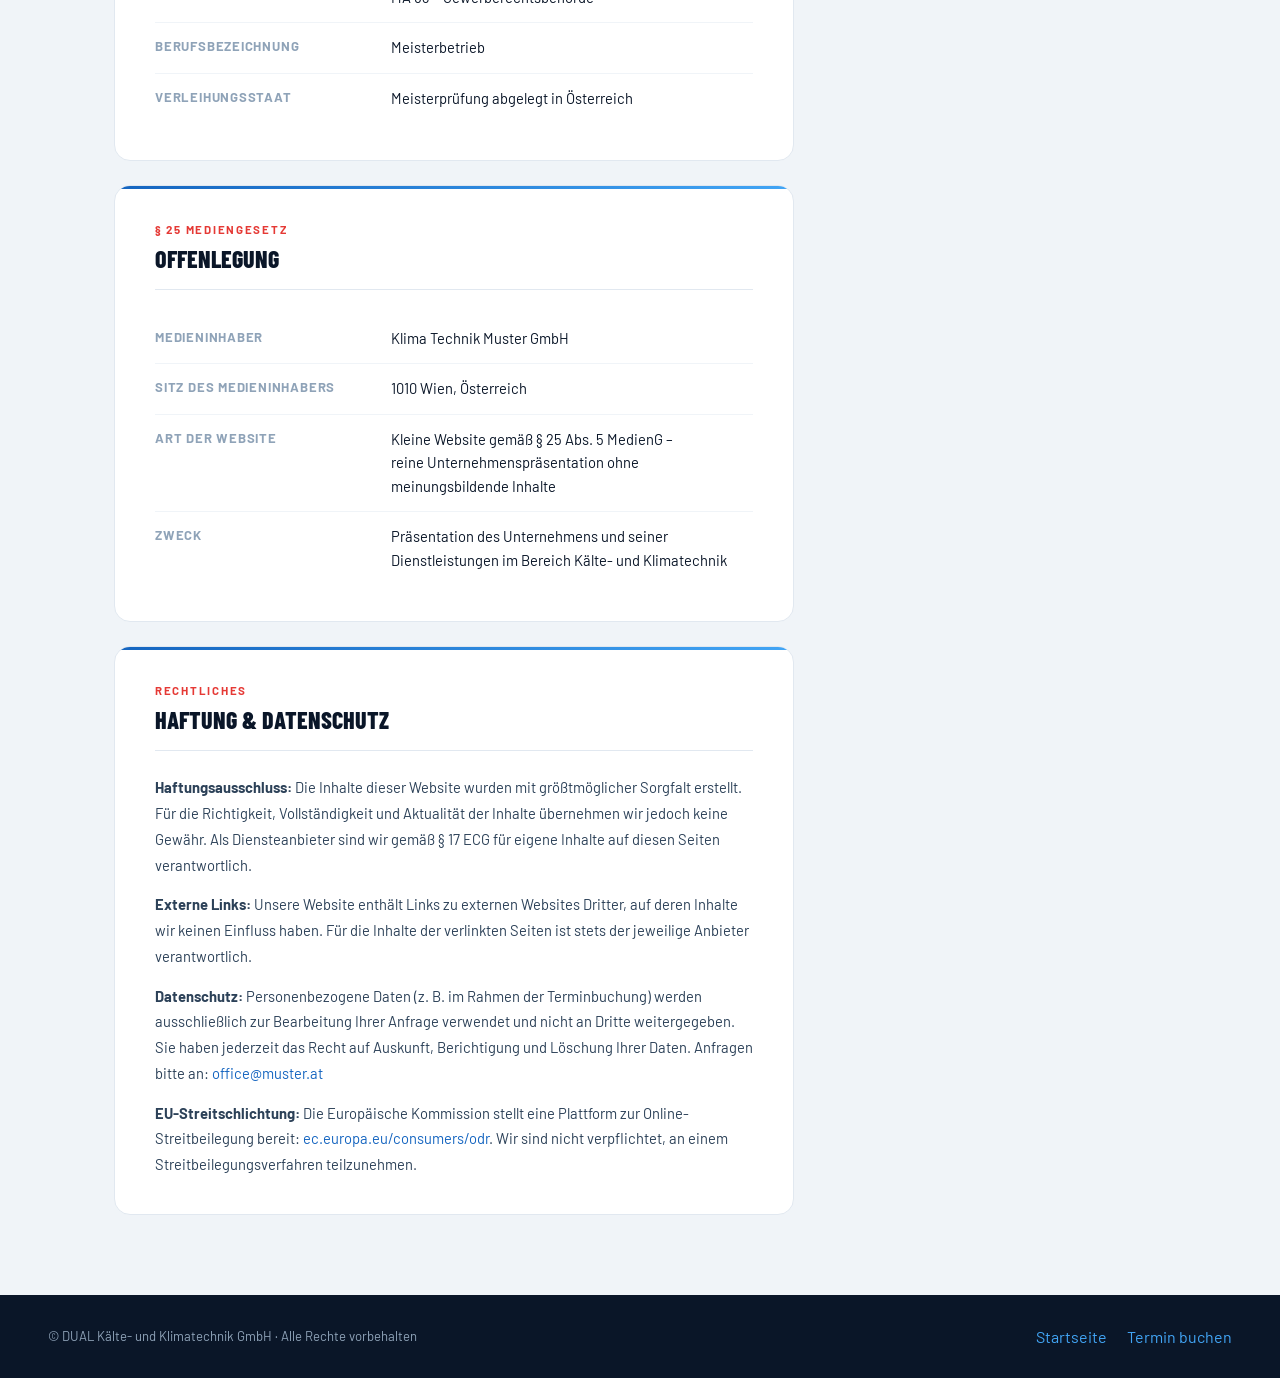
==== commit c064d484: "Update impressum.html" ====
--- a/impressum.html
+++ b/impressum.html
@@ -1,281 +1,285 @@
 <!DOCTYPE html>
 <html lang="de">
+
 <head>
-<meta charset="UTF-8">
-<meta name="viewport" content="width=device-width, initial-scale=1">
-<title>Impressum – Klima Technik Muster GmbH</title>
-<link href="https://fonts.googleapis.com/css2?family=Barlow+Condensed:wght@400;600;700;800&family=Barlow:wght@300;400;500;600&display=swap" rel="stylesheet">
-<link rel="stylesheet" href="css/style.css">
+  <meta charset="UTF-8">
+  <meta name="viewport" content="width=device-width, initial-scale=1">
+  <title>Impressum – Klima Technik Muster GmbH</title>
+  <link
+    href="https://fonts.googleapis.com/css2?family=Barlow+Condensed:wght@400;600;700;800&family=Barlow:wght@300;400;500;600&display=swap"
+    rel="stylesheet">
+  <link rel="stylesheet" href="css/style.css">
 </head>
+
 <body>
 
-<!-- NAVBAR -->
-<header class="navbar">
-  <a href="index.html" class="navbar-brand">
-    <div class="brand-icon">❄️</div>
-    <span class="brand-name">Klima <span>Technik</span></span>
-  </a>
-  <nav>
-    <a href="index.html">Home</a>
-    <a href="impressum.html" class="active">Impressum</a>
-    <a href="termin.html" class="btn-nav">Termin buchen</a>
-  </nav>
-</header>
-
-<!-- PAGE HEADER -->
-<div class="page-header">
-  <div class="page-header-bg"></div>
-  <div class="page-header-glow"></div>
-  <div class="page-header-content">
-    <div class="breadcrumb">
+  <!-- NAVBAR -->
+  <header class="navbar">
+    <a href="index.html" class="navbar-brand">
+      <div class="brand-icon">❄️</div>
+      <span class="brand-name">DUAL <span>Kälte- und Klimatechnik</span></span>
+    </a>
+    <nav>
       <a href="index.html">Home</a>
-      <span class="sep">›</span>
-      <span>Impressum</span>
-    </div>
-    <h1>Impressum &<br><span>Offenlegung</span></h1>
-    <p>Pflichtangaben gemäß ECG, UGB/GewO und Mediengesetz (kleine Website).</p>
+      <a href="impressum.html" class="active">Impressum</a>
+      <a href="termin.html" class="btn-nav">Termin buchen</a>
+    </nav>
+  </header>
+
+  <!-- PAGE HEADER -->
+  <div class="page-header">
+    <div class="page-header-bg"></div>
+    <div class="page-header-glow"></div>
+    <div class="page-header-content">
+      <div class="breadcrumb">
+        <a href="index.html">Home</a>
+        <span class="sep">›</span>
+        <span>Impressum</span>
+      </div>
+      <h1>Impressum &<br><span>Offenlegung</span></h1>
+      <p>Pflichtangaben gemäß ECG, UGB/GewO und Mediengesetz.</p>
+    </div>
   </div>
-</div>
-
-<!-- IMPRESSUM CONTENT -->
-<div class="impressum-layout">
-
-  <div class="impressum-main">
-
-    <!-- Firmendaten -->
-    <div class="impressum-card">
-      <div class="impressum-card-label">Unternehmensangaben</div>
-      <h2 class="impressum-card-title">Impressum</h2>
-      <div class="impressum-grid">
-
-        <div class="impressum-row">
-  <span class="impressum-key">Firmawortlaut</span>
-  <span class="impressum-val">
-    DUAL Kälte- und Klimatechnik GmbH<br>
-    <small style="color:var(--text-muted);font-size:0.8rem;">
-      Gesellschaft mit beschränkter Haftung
-    </small>
-  </span>
-</div>
-
-<div class="impressum-row">
-  <span class="impressum-key">Unternehmensgegenstand</span>
-  <span class="impressum-val">
-    Kälte- und Klimatechnik, Handel
-  </span>
-</div>
-
-<div class="impressum-row">
-  <span class="impressum-key">Firmenbuchnummer</span>
-  <span class="impressum-val">
-    FN 665507 m
-  </span>
-</div>
-
-<div class="impressum-row">
-  <span class="impressum-key">Firmenbuchgericht</span>
-  <span class="impressum-val">
-    Landesgericht Linz
-  </span>
-</div>
-
-<div class="impressum-row">
-  <span class="impressum-key">Firmensitz</span>
-  <span class="impressum-val">
-    4050 Traun, Österreich
-  </span>
-</div>
-
-<div class="impressum-row">
-  <span class="impressum-key">Adresse</span>
-  <span class="impressum-val">
-    Obereggerstraße 16 / Gebäude 1<br>
-    4050 Traun<br>
-    Österreich
-  </span>
-</div>
-
-<div class="impressum-row">
-  <span class="impressum-key">Geschäftsführer</span>
-  <span class="impressum-val">
-    Omar Ahmad (alleinvertretungsberechtigt)
-  </span>
-</div>
-
-<div class="impressum-row">
-  <span class="impressum-key">Gesellschafter</span>
-  <span class="impressum-val">
-    Omar Ahmad – 100 %
-  </span>
-</div>
-
-<div class="impressum-row">
-  <span class="impressum-key">Beginn der Rechtsform</span>
-  <span class="impressum-val">
-    20.10.2025
-  </span>
-</div>
-
-<div class="impressum-row">
-  <span class="impressum-key">Telefon</span>
-  <span class="impressum-val">
-    <a href="tel:+436601234567">+43 XXX XXX XXX</a>
-  </span>
-</div>
-
-<div class="impressum-row">
-  <span class="impressum-key">E-Mail</span>
-  <span class="impressum-val">
-    <a href="mailto:office@dual-klima.at">office@dual-klima.at</a>
-  </span>
-</div>
-
-      </div>
-    </div>
-
-    <!-- Kammer & Berufsrecht -->
-    <div class="impressum-card">
-      <div class="impressum-card-label">Berufsrecht & Kammer</div>
-      <h2 class="impressum-card-title">Mitgliedschaften & Vorschriften</h2>
-      <div class="impressum-grid">
-
-        <div class="impressum-row">
-          <span class="impressum-key">Mitgliedschaften</span>
-          <span class="impressum-val">Mitglied der WKÖ, WK Wien,<br>Landesinnung Wien der Mechatroniker,<br>Bundesinnung der Mechatroniker</span>
-        </div>
-
-        <div class="impressum-row">
-          <span class="impressum-key">Berufsrecht</span>
-          <span class="impressum-val">
-            Gewerbeordnung (GewO 1994):<br>
-            <a href="https://www.ris.bka.gv.at" target="_blank" rel="noopener">www.ris.bka.gv.at</a>
-          </span>
-        </div>
-
-        <div class="impressum-row">
-          <span class="impressum-key">Aufsichtsbehörde</span>
-          <span class="impressum-val">Magistrat der Stadt Wien,<br>MA 63 – Gewerberechtsbehörde</span>
-        </div>
-
-        <div class="impressum-row">
-          <span class="impressum-key">Berufsbezeichnung</span>
-          <span class="impressum-val">Meisterbetrieb</span>
-        </div>
-
-        <div class="impressum-row">
-          <span class="impressum-key">Verleihungsstaat</span>
-          <span class="impressum-val">Meisterprüfung abgelegt in Österreich</span>
-        </div>
-
-      </div>
-    </div>
-
-    <!-- Offenlegung nach Mediengesetz -->
-    <div class="impressum-card">
-      <div class="impressum-card-label">§ 25 Mediengesetz</div>
-      <h2 class="impressum-card-title">Offenlegung</h2>
-      <div class="impressum-grid">
-
-        <div class="impressum-row">
-          <span class="impressum-key">Medieninhaber</span>
-          <span class="impressum-val">Klima Technik Muster GmbH</span>
-        </div>
-
-        <div class="impressum-row">
-          <span class="impressum-key">Sitz des Medieninhabers</span>
-          <span class="impressum-val">1010 Wien, Österreich</span>
-        </div>
-
-        <div class="impressum-row">
-          <span class="impressum-key">Art der Website</span>
-          <span class="impressum-val">Kleine Website gemäß § 25 Abs. 5 MedienG –<br>reine Unternehmenspräsentation ohne meinungsbildende Inhalte</span>
-        </div>
-
-        <div class="impressum-row">
-          <span class="impressum-key">Zweck</span>
-          <span class="impressum-val">Präsentation des Unternehmens und seiner Dienstleistungen im Bereich Kälte- und Klimatechnik</span>
-        </div>
-
-      </div>
-    </div>
-
-    <!-- Haftung & Datenschutz -->
-    <div class="impressum-card">
-      <div class="impressum-card-label">Rechtliches</div>
-      <h2 class="impressum-card-title">Haftung & Datenschutz</h2>
-      <div class="impressum-text">
-        <p><strong>Haftungsausschluss:</strong> Die Inhalte dieser Website wurden mit größtmöglicher Sorgfalt erstellt. Für die Richtigkeit, Vollständigkeit und Aktualität der Inhalte übernehmen wir jedoch keine Gewähr. Als Diensteanbieter sind wir gemäß § 17 ECG für eigene Inhalte auf diesen Seiten verantwortlich.</p>
-        <p><strong>Externe Links:</strong> Unsere Website enthält Links zu externen Websites Dritter, auf deren Inhalte wir keinen Einfluss haben. Für die Inhalte der verlinkten Seiten ist stets der jeweilige Anbieter verantwortlich.</p>
-        <p><strong>Datenschutz:</strong> Personenbezogene Daten (z. B. im Rahmen der Terminbuchung) werden ausschließlich zur Bearbeitung Ihrer Anfrage verwendet und nicht an Dritte weitergegeben. Sie haben jederzeit das Recht auf Auskunft, Berichtigung und Löschung Ihrer Daten. Anfragen bitte an: <a href="mailto:office@muster.at">office@muster.at</a></p>
-        <p><strong>EU-Streitschlichtung:</strong> Die Europäische Kommission stellt eine Plattform zur Online-Streitbeilegung bereit: <a href="https://ec.europa.eu/consumers/odr" target="_blank" rel="noopener">ec.europa.eu/consumers/odr</a>. Wir sind nicht verpflichtet, an einem Streitbeilegungsverfahren teilzunehmen.</p>
-      </div>
+
+  <!-- IMPRESSUM CONTENT -->
+  <div class="impressum-layout">
+
+    <div class="impressum-main">
+
+      <!-- Firmendaten -->
+      <div class="impressum-card">
+        <div class="impressum-card-label">Unternehmensangaben</div>
+        <h2 class="impressum-card-title">Impressum</h2>
+        <div class="impressum-grid">
+
+          <div class="impressum-row">
+            <span class="impressum-key">Firmawortlaut</span>
+            <span class="impressum-val">
+              DUAL Kälte- und Klimatechnik GmbH<br>
+              <small style="color:var(--text-muted);font-size:0.8rem;">
+                Gesellschaft mit beschränkter Haftung
+              </small>
+            </span>
+          </div>
+
+          <div class="impressum-row">
+            <span class="impressum-key">Unternehmensgegenstand</span>
+            <span class="impressum-val">
+              Kälte- und Klimatechnik, Handel
+            </span>
+          </div>
+
+          <div class="impressum-row">
+            <span class="impressum-key">Firmenbuchnummer</span>
+            <span class="impressum-val">
+              FN 665507 m
+            </span>
+          </div>
+
+          <div class="impressum-row">
+            <span class="impressum-key">Firmenbuchgericht</span>
+            <span class="impressum-val">
+              Landesgericht Linz
+            </span>
+          </div>
+
+          <div class="impressum-row">
+            <span class="impressum-key">Firmensitz</span>
+            <span class="impressum-val">
+              4050 Traun, Österreich
+            </span>
+          </div>
+
+          <div class="impressum-row">
+            <span class="impressum-key">Adresse</span>
+            <span class="impressum-val">
+              Obereggerstraße 16 / Gebäude 1<br>
+              4050 Traun<br>
+              Österreich
+            </span>
+          </div>
+
+          <div class="impressum-row">
+            <span class="impressum-key">Geschäftsführer</span>
+            <span class="impressum-val">
+              Omar Ahmad (alleinvertretungsberechtigt)
+            </span>
+          </div>
+
+          <div class="impressum-row">
+            <span class="impressum-key">Gesellschafter</span>
+            <span class="impressum-val">
+              Omar Ahmad – 100 %
+            </span>
+          </div>
+
+          <div class="impressum-row">
+            <span class="impressum-key">Beginn der Rechtsform</span>
+            <span class="impressum-val">
+              20.10.2025
+            </span>
+          </div>
+
+          <div class="impressum-row">
+            <span class="impressum-key">Telefon</span>
+            <span class="impressum-val">
+              <a href="tel:+436602826586">+43 660 2826586</a>
+            </span>
+          </div>
+
+          <div class="impressum-row">
+            <span class="impressum-key">E-Mail</span>
+            <span class="impressum-val">
+              <a href="mailto:office@dual-klima.at">office@dual-kälte-klimatechnik.at</a>
+            </span>
+          </div>
+
+        </div>
+      </div>
+
+      <!-- Kammer & Berufsrecht -->
+      <div class="impressum-card">
+        <div class="impressum-card-label">Berufsrecht & Kammer</div>
+        <h2 class="impressum-card-title">Mitgliedschaften & Vorschriften</h2>
+        <div class="impressum-grid">
+
+          <div class="impressum-row">
+            <span class="impressum-key">Mitgliedschaften</span>
+            <span class="impressum-val">Mitglied der WKÖ, WK Wien,<br>Landesinnung Wien der
+              Mechatroniker,<br>Bundesinnung der Mechatroniker</span>
+          </div>
+
+          <div class="impressum-row">
+            <span class="impressum-key">Berufsrecht</span>
+            <span class="impressum-val">
+              Gewerbeordnung (GewO 1994):<br>
+              <a href="https://www.ris.bka.gv.at" target="_blank" rel="noopener">www.ris.bka.gv.at</a>
+            </span>
+          </div>
+
+          <div class="impressum-row">
+            <span class="impressum-key">Aufsichtsbehörde</span>
+            <span class="impressum-val">Magistrat der Stadt Wien,<br>MA 63 – Gewerberechtsbehörde</span>
+          </div>
+
+          <div class="impressum-row">
+            <span class="impressum-key">Berufsbezeichnung</span>
+            <span class="impressum-val">Meisterbetrieb</span>
+          </div>
+
+          <div class="impressum-row">
+            <span class="impressum-key">Verleihungsstaat</span>
+            <span class="impressum-val">Meisterprüfung abgelegt in Österreich</span>
+          </div>
+
+        </div>
+      </div>
+
+      <!-- Offenlegung nach Mediengesetz -->
+      <div class="impressum-card">
+        <div class="impressum-card-label">§ 25 Mediengesetz</div>
+        <h2 class="impressum-card-title">Offenlegung</h2>
+        <div class="impressum-grid">
+
+          <div class="impressum-row">
+            <span class="impressum-key">Medieninhaber</span>
+            <span class="impressum-val">Klima Technik Muster GmbH</span>
+          </div>
+
+          <div class="impressum-row">
+            <span class="impressum-key">Sitz des Medieninhabers</span>
+            <span class="impressum-val">1010 Wien, Österreich</span>
+          </div>
+
+          <div class="impressum-row">
+            <span class="impressum-key">Art der Website</span>
+            <span class="impressum-val">Kleine Website gemäß § 25 Abs. 5 MedienG –<br>reine Unternehmenspräsentation
+              ohne meinungsbildende Inhalte</span>
+          </div>
+
+          <div class="impressum-row">
+            <span class="impressum-key">Zweck</span>
+            <span class="impressum-val">Präsentation des Unternehmens und seiner Dienstleistungen im Bereich Kälte- und
+              Klimatechnik</span>
+          </div>
+
+        </div>
+      </div>
+
+      <!-- Haftung & Datenschutz -->
+      <div class="impressum-card">
+        <div class="impressum-card-label">Rechtliches</div>
+        <h2 class="impressum-card-title">Haftung & Datenschutz</h2>
+        <div class="impressum-text">
+          <p><strong>Haftungsausschluss:</strong> Die Inhalte dieser Website wurden mit größtmöglicher Sorgfalt
+            erstellt. Für die Richtigkeit, Vollständigkeit und Aktualität der Inhalte übernehmen wir jedoch keine
+            Gewähr. Als Diensteanbieter sind wir gemäß § 17 ECG für eigene Inhalte auf diesen Seiten verantwortlich.</p>
+          <p><strong>Externe Links:</strong> Unsere Website enthält Links zu externen Websites Dritter, auf deren
+            Inhalte wir keinen Einfluss haben. Für die Inhalte der verlinkten Seiten ist stets der jeweilige Anbieter
+            verantwortlich.</p>
+          <p><strong>Datenschutz:</strong> Personenbezogene Daten (z. B. im Rahmen der Terminbuchung) werden
+            ausschließlich zur Bearbeitung Ihrer Anfrage verwendet und nicht an Dritte weitergegeben. Sie haben
+            jederzeit das Recht auf Auskunft, Berichtigung und Löschung Ihrer Daten. Anfragen bitte an: <a
+              href="mailto:office@muster.at">office@muster.at</a></p>
+          <p><strong>EU-Streitschlichtung:</strong> Die Europäische Kommission stellt eine Plattform zur
+            Online-Streitbeilegung bereit: <a href="https://ec.europa.eu/consumers/odr" target="_blank"
+              rel="noopener">ec.europa.eu/consumers/odr</a>. Wir sind nicht verpflichtet, an einem
+            Streitbeilegungsverfahren teilzunehmen.</p>
+        </div>
+      </div>
+
+    </div>
+
+    <!-- SIDEBAR -->
+    <div class="impressum-sidebar">
+
+      <div class="info-card">
+        <div class="info-card-header">
+          <h3>Auf einen Blick</h3>
+        </div>
+        <div class="info-card-body">
+          <div class="info-item">
+            <div class="info-item-icon">🏢</div>
+            <div><strong>DUAL Kälte- und Klimatechnik GmbH</strong><span>FN 665507 m</span></div>
+          </div>
+          <div class="info-item">
+            <div class="info-item-icon">📍</div>
+            <div><strong>Adresse</strong><span>Obereggerstraße 16/Gebäude 1, 4050 Traun</span></div>
+          </div>
+          <div class="info-item">
+            <div class="info-item-icon">📞</div>
+            <div><strong>Telefon</strong><span>+43 660 2826586</span></div>
+          </div>
+          <div class="info-item">
+            <div class="info-item-icon">📧</div>
+            <div><strong>E-Mail</strong><span>office@muster.at</span></div>
+          </div>
+          <div class="info-item">
+            <div class="info-item-icon">🔢</div>
+            <div><strong>UID-Nummer</strong><span>ATU 12345678</span></div>
+          </div>
+          <div class="info-item">
+            <div class="info-item-icon">📋</div>
+            <div><strong>FN</strong><span>665507 m</span></div>
+          </div>
+        </div>
+      </div>
+
+
+
     </div>
 
   </div>
 
-  <!-- SIDEBAR -->
-  <div class="impressum-sidebar">
-
-    <div class="info-card">
-      <div class="info-card-header"><h3>Auf einen Blick</h3></div>
-      <div class="info-card-body">
-        <div class="info-item">
-          <div class="info-item-icon">🏢</div>
-          <div><strong>Klima Technik Muster GmbH</strong><span>FN 123456 a · HG Wien</span></div>
-        </div>
-        <div class="info-item">
-          <div class="info-item-icon">📍</div>
-          <div><strong>Adresse</strong><span>Musterstraße 1, 1010 Wien</span></div>
-        </div>
-        <div class="info-item">
-          <div class="info-item-icon">📞</div>
-          <div><strong>Telefon</strong><span>+43 123 456 789</span></div>
-        </div>
-        <div class="info-item">
-          <div class="info-item-icon">📧</div>
-          <div><strong>E-Mail</strong><span>office@muster.at</span></div>
-        </div>
-        <div class="info-item">
-          <div class="info-item-icon">🔢</div>
-          <div><strong>UID-Nummer</strong><span>ATU 12345678</span></div>
-        </div>
-        <div class="info-item">
-          <div class="info-item-icon">📋</div>
-          <div><strong>FN</strong><span>123456 a · HG Wien</span></div>
-        </div>
-      </div>
-    </div>
-
-    <div class="info-card">
-      <div class="info-card-header"><h3>Nützliche Links</h3></div>
-      <div class="info-card-body">
-        <div class="info-item">
-          <div class="info-item-icon">⚖️</div>
-          <div><strong><a href="https://www.ris.bka.gv.at" target="_blank" rel="noopener">RIS – Rechtsinformation</a></strong><span>Gewerbeordnung & ECG</span></div>
-        </div>
-        <div class="info-item">
-          <div class="info-item-icon">🏛️</div>
-          <div><strong><a href="https://www.wko.at" target="_blank" rel="noopener">WKO Wien</a></strong><span>Wirtschaftskammer Österreich</span></div>
-        </div>
-        <div class="info-item">
-          <div class="info-item-icon">🔒</div>
-          <div><strong><a href="https://www.dsb.gv.at" target="_blank" rel="noopener">Datenschutzbehörde</a></strong><span>dsb.gv.at</span></div>
-        </div>
-      </div>
-    </div>
-
-  </div>
-
-</div>
-
-<!-- FOOTER -->
-<footer class="footer-termin">
-  <p>© 2026 Klima Technik Muster GmbH · GF: Max Muster</p>
-  <div class="footer-termin-links">
-    <a href="index.html">Startseite</a>
-    <a href="termin.html">Termin buchen</a>
-  </div>
-</footer>
+  <!-- FOOTER -->
+  <footer class="footer-termin">
+    <p>© DUAL Kälte- und Klimatechnik GmbH · Alle Rechte vorbehalten</p>
+    <div class="footer-termin-links">
+      <a href="index.html">Startseite</a>
+      <a href="termin.html">Termin buchen</a>
+    </div>
+  </footer>
 
 </body>
+
 </html>
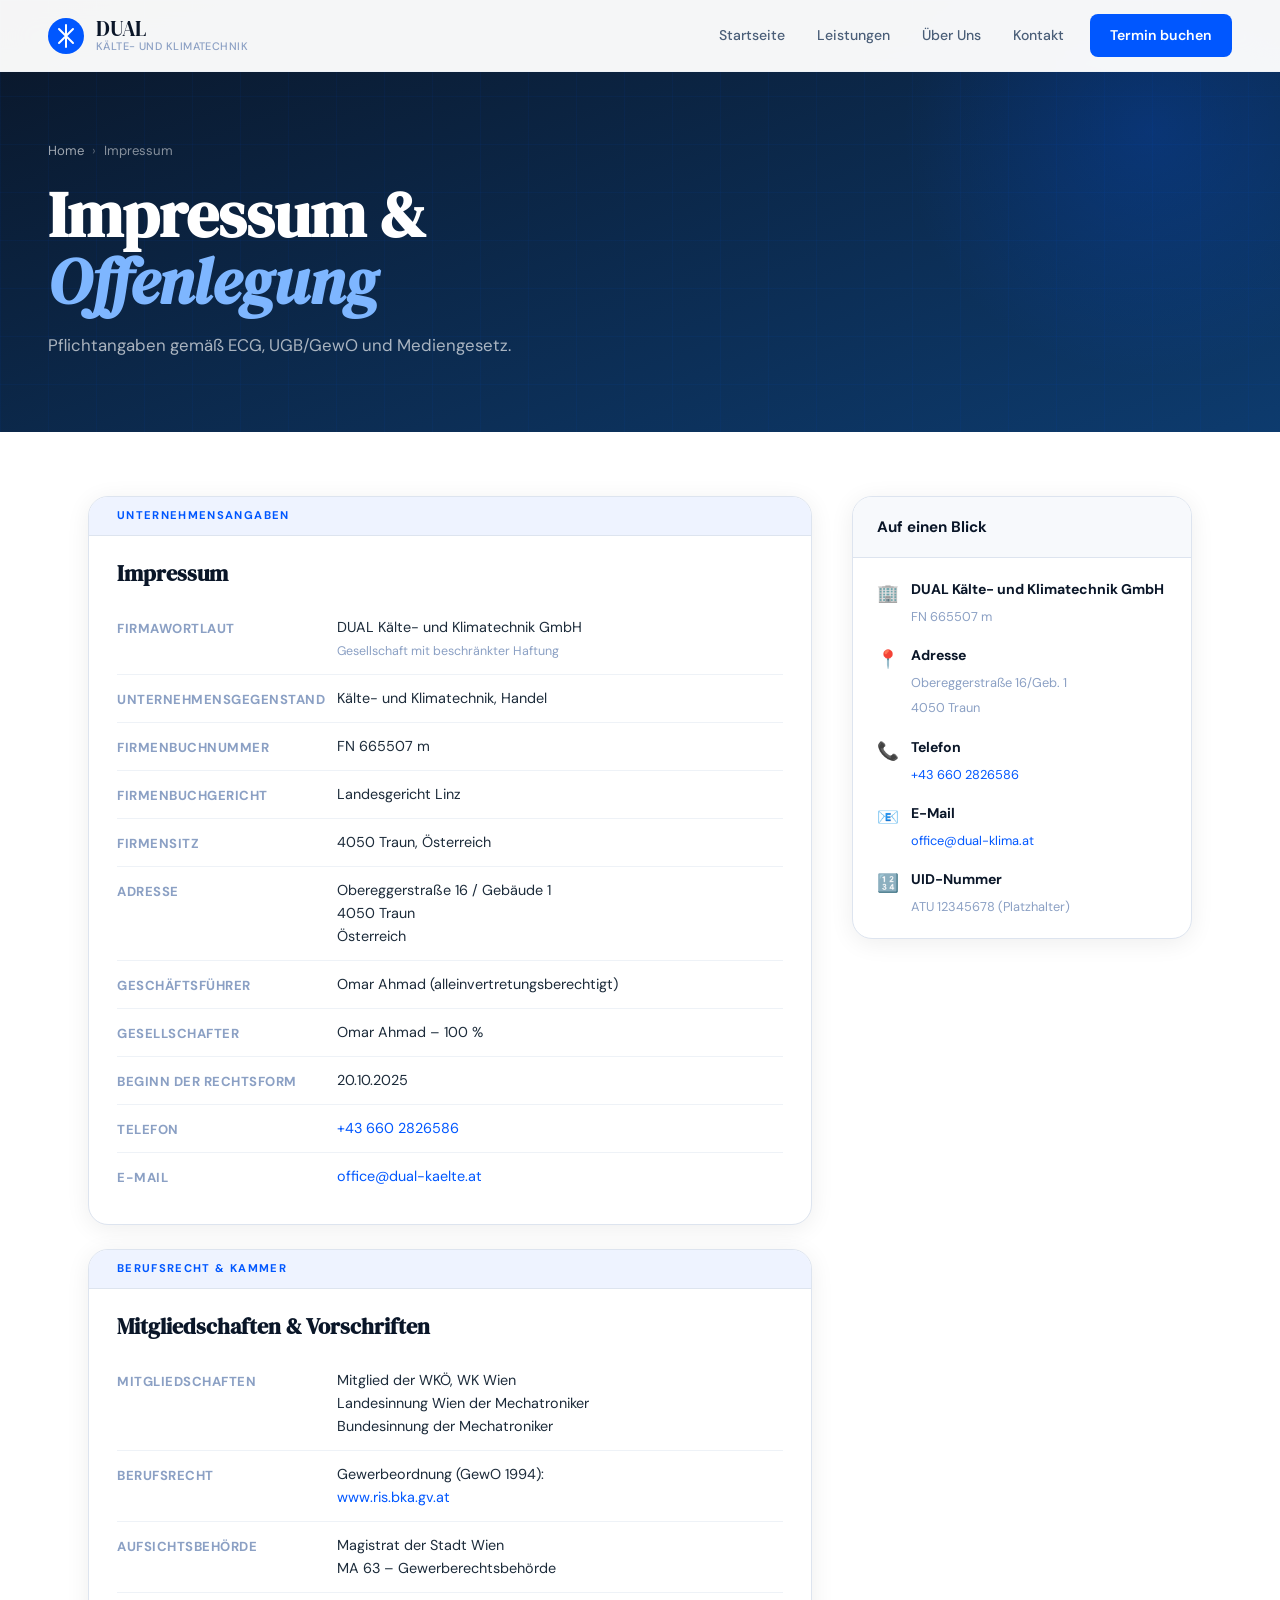
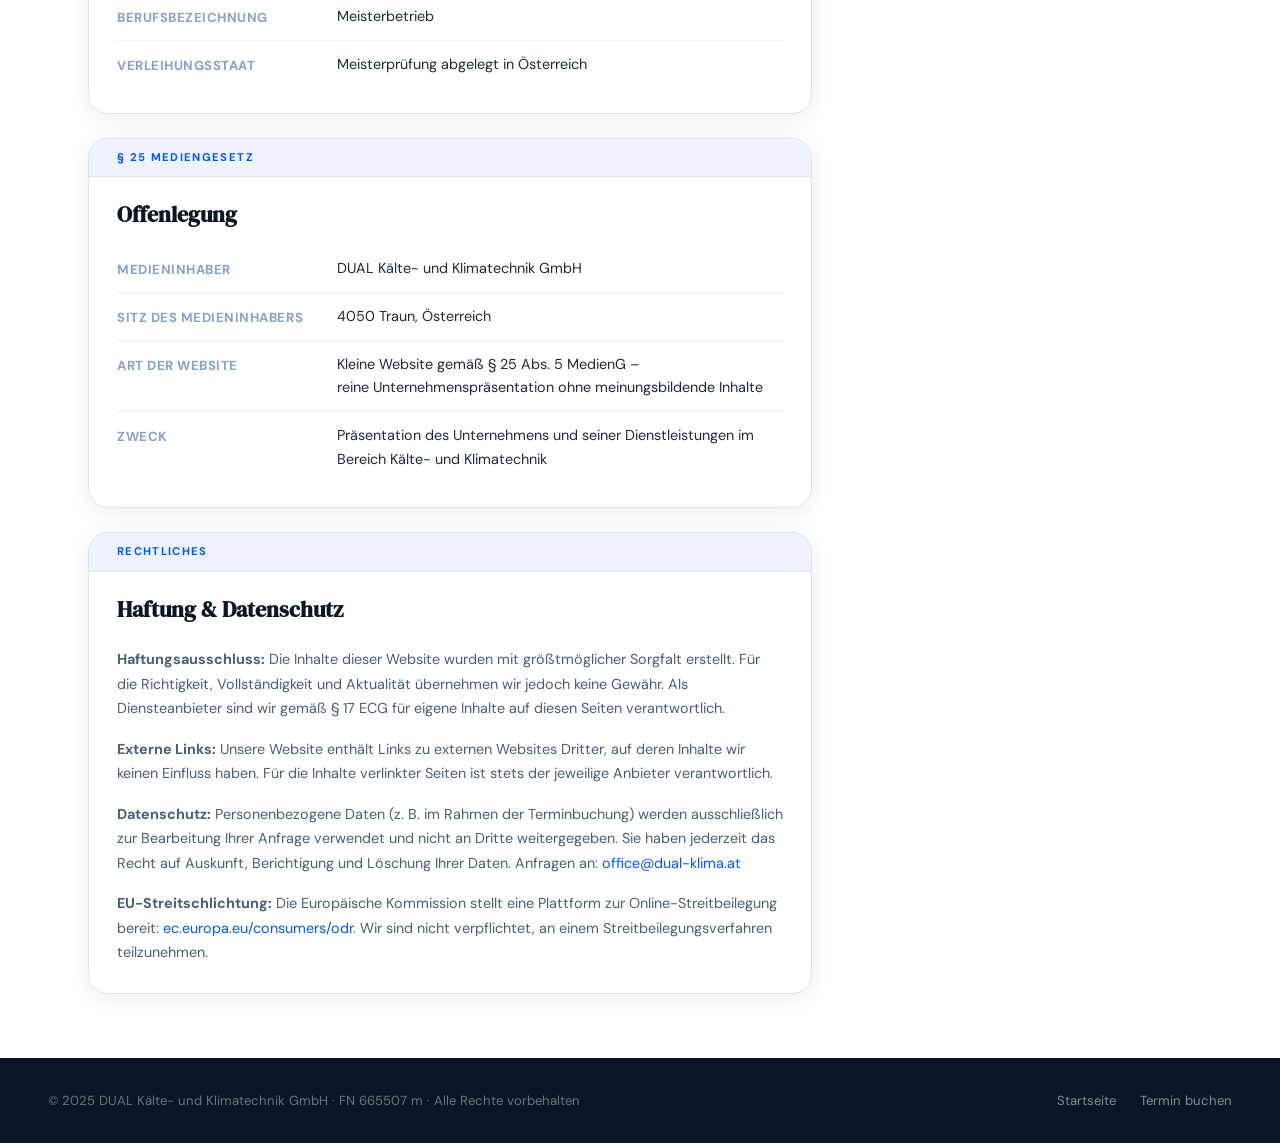
==== commit b1711abf: "Update impressum.html" ====
--- a/impressum.html
+++ b/impressum.html
@@ -1,285 +1,256 @@
 <!DOCTYPE html>
 <html lang="de">
-
 <head>
   <meta charset="UTF-8">
   <meta name="viewport" content="width=device-width, initial-scale=1">
-  <title>Impressum – Klima Technik Muster GmbH</title>
-  <link
-    href="https://fonts.googleapis.com/css2?family=Barlow+Condensed:wght@400;600;700;800&family=Barlow:wght@300;400;500;600&display=swap"
-    rel="stylesheet">
+  <title>Impressum – DUAL Kälte- und Klimatechnik GmbH</title>
+  <link href="https://fonts.googleapis.com/css2?family=DM+Sans:ital,opsz,wght@0,9..40,300;0,9..40,400;0,9..40,500;0,9..40,600;1,9..40,300&family=DM+Serif+Display:ital@0;1&display=swap" rel="stylesheet">
   <link rel="stylesheet" href="css/style.css">
 </head>
-
 <body>
 
-  <!-- NAVBAR -->
-  <header class="navbar">
-    <a href="index.html" class="navbar-brand">
-      <div class="brand-icon">❄️</div>
-      <span class="brand-name">DUAL <span>Kälte- und Klimatechnik</span></span>
-    </a>
-    <nav>
+<!-- NAVBAR -->
+<header class="navbar" id="navbar">
+  <a href="index.html" class="navbar-brand">
+    <div class="brand-mark">
+      <svg viewBox="0 0 36 36" fill="none"><circle cx="18" cy="18" r="18" fill="#0057FF"/><path d="M18 7v22M11 11l7 7 7-7M11 25l7-7 7 7" stroke="white" stroke-width="2" stroke-linecap="round" stroke-linejoin="round"/></svg>
+    </div>
+    <div class="brand-text">
+      <span class="brand-name">DUAL</span>
+      <span class="brand-sub">Kälte- und Klimatechnik</span>
+    </div>
+  </a>
+  <nav class="nav-links">
+    <a href="index.html" class="nav-link">Startseite</a>
+    <a href="leistungen.html" class="nav-link">Leistungen</a>
+    <a href="ueber-uns.html" class="nav-link">Über Uns</a>
+    <a href="termin.html" class="nav-link">Kontakt</a>
+    <a href="termin.html" class="btn-book">Termin buchen</a>
+  </nav>
+  <button class="nav-toggle" id="navToggle" aria-label="Menü">
+    <span></span><span></span><span></span>
+  </button>
+</header>
+<div class="mobile-nav" id="mobileNav">
+  <a href="index.html">Startseite</a>
+  <a href="leistungen.html">Leistungen</a>
+  <a href="ueber-uns.html">Über Uns</a>
+  <a href="termin.html">Kontakt</a>
+  <a href="termin.html" class="btn-book">Termin buchen</a>
+</div>
+
+<!-- PAGE HEADER -->
+<div class="page-header">
+  <div class="page-header-glow"></div>
+  <div class="page-header-content">
+    <div class="breadcrumb">
       <a href="index.html">Home</a>
-      <a href="impressum.html" class="active">Impressum</a>
-      <a href="termin.html" class="btn-nav">Termin buchen</a>
-    </nav>
-  </header>
-
-  <!-- PAGE HEADER -->
-  <div class="page-header">
-    <div class="page-header-bg"></div>
-    <div class="page-header-glow"></div>
-    <div class="page-header-content">
-      <div class="breadcrumb">
-        <a href="index.html">Home</a>
-        <span class="sep">›</span>
-        <span>Impressum</span>
-      </div>
-      <h1>Impressum &<br><span>Offenlegung</span></h1>
-      <p>Pflichtangaben gemäß ECG, UGB/GewO und Mediengesetz.</p>
-    </div>
-  </div>
-
-  <!-- IMPRESSUM CONTENT -->
-  <div class="impressum-layout">
-
-    <div class="impressum-main">
-
-      <!-- Firmendaten -->
-      <div class="impressum-card">
-        <div class="impressum-card-label">Unternehmensangaben</div>
-        <h2 class="impressum-card-title">Impressum</h2>
-        <div class="impressum-grid">
-
-          <div class="impressum-row">
-            <span class="impressum-key">Firmawortlaut</span>
-            <span class="impressum-val">
-              DUAL Kälte- und Klimatechnik GmbH<br>
-              <small style="color:var(--text-muted);font-size:0.8rem;">
-                Gesellschaft mit beschränkter Haftung
-              </small>
-            </span>
-          </div>
-
-          <div class="impressum-row">
-            <span class="impressum-key">Unternehmensgegenstand</span>
-            <span class="impressum-val">
-              Kälte- und Klimatechnik, Handel
-            </span>
-          </div>
-
-          <div class="impressum-row">
-            <span class="impressum-key">Firmenbuchnummer</span>
-            <span class="impressum-val">
-              FN 665507 m
-            </span>
-          </div>
-
-          <div class="impressum-row">
-            <span class="impressum-key">Firmenbuchgericht</span>
-            <span class="impressum-val">
-              Landesgericht Linz
-            </span>
-          </div>
-
-          <div class="impressum-row">
-            <span class="impressum-key">Firmensitz</span>
-            <span class="impressum-val">
-              4050 Traun, Österreich
-            </span>
-          </div>
-
-          <div class="impressum-row">
-            <span class="impressum-key">Adresse</span>
-            <span class="impressum-val">
-              Obereggerstraße 16 / Gebäude 1<br>
-              4050 Traun<br>
-              Österreich
-            </span>
-          </div>
-
-          <div class="impressum-row">
-            <span class="impressum-key">Geschäftsführer</span>
-            <span class="impressum-val">
-              Omar Ahmad (alleinvertretungsberechtigt)
-            </span>
-          </div>
-
-          <div class="impressum-row">
-            <span class="impressum-key">Gesellschafter</span>
-            <span class="impressum-val">
-              Omar Ahmad – 100 %
-            </span>
-          </div>
-
-          <div class="impressum-row">
-            <span class="impressum-key">Beginn der Rechtsform</span>
-            <span class="impressum-val">
-              20.10.2025
-            </span>
-          </div>
-
-          <div class="impressum-row">
-            <span class="impressum-key">Telefon</span>
-            <span class="impressum-val">
-              <a href="tel:+436602826586">+43 660 2826586</a>
-            </span>
-          </div>
-
-          <div class="impressum-row">
-            <span class="impressum-key">E-Mail</span>
-            <span class="impressum-val">
-              <a href="mailto:office@dual-klima.at">office@dual-kälte-klimatechnik.at</a>
-            </span>
-          </div>
-
-        </div>
-      </div>
-
-      <!-- Kammer & Berufsrecht -->
-      <div class="impressum-card">
-        <div class="impressum-card-label">Berufsrecht & Kammer</div>
-        <h2 class="impressum-card-title">Mitgliedschaften & Vorschriften</h2>
-        <div class="impressum-grid">
-
-          <div class="impressum-row">
-            <span class="impressum-key">Mitgliedschaften</span>
-            <span class="impressum-val">Mitglied der WKÖ, WK Wien,<br>Landesinnung Wien der
-              Mechatroniker,<br>Bundesinnung der Mechatroniker</span>
-          </div>
-
-          <div class="impressum-row">
-            <span class="impressum-key">Berufsrecht</span>
-            <span class="impressum-val">
-              Gewerbeordnung (GewO 1994):<br>
-              <a href="https://www.ris.bka.gv.at" target="_blank" rel="noopener">www.ris.bka.gv.at</a>
-            </span>
-          </div>
-
-          <div class="impressum-row">
-            <span class="impressum-key">Aufsichtsbehörde</span>
-            <span class="impressum-val">Magistrat der Stadt Wien,<br>MA 63 – Gewerberechtsbehörde</span>
-          </div>
-
-          <div class="impressum-row">
-            <span class="impressum-key">Berufsbezeichnung</span>
-            <span class="impressum-val">Meisterbetrieb</span>
-          </div>
-
-          <div class="impressum-row">
-            <span class="impressum-key">Verleihungsstaat</span>
-            <span class="impressum-val">Meisterprüfung abgelegt in Österreich</span>
-          </div>
-
-        </div>
-      </div>
-
-      <!-- Offenlegung nach Mediengesetz -->
-      <div class="impressum-card">
-        <div class="impressum-card-label">§ 25 Mediengesetz</div>
-        <h2 class="impressum-card-title">Offenlegung</h2>
-        <div class="impressum-grid">
-
-          <div class="impressum-row">
-            <span class="impressum-key">Medieninhaber</span>
-            <span class="impressum-val">Klima Technik Muster GmbH</span>
-          </div>
-
-          <div class="impressum-row">
-            <span class="impressum-key">Sitz des Medieninhabers</span>
-            <span class="impressum-val">1010 Wien, Österreich</span>
-          </div>
-
-          <div class="impressum-row">
-            <span class="impressum-key">Art der Website</span>
-            <span class="impressum-val">Kleine Website gemäß § 25 Abs. 5 MedienG –<br>reine Unternehmenspräsentation
-              ohne meinungsbildende Inhalte</span>
-          </div>
-
-          <div class="impressum-row">
-            <span class="impressum-key">Zweck</span>
-            <span class="impressum-val">Präsentation des Unternehmens und seiner Dienstleistungen im Bereich Kälte- und
-              Klimatechnik</span>
-          </div>
-
-        </div>
-      </div>
-
-      <!-- Haftung & Datenschutz -->
-      <div class="impressum-card">
-        <div class="impressum-card-label">Rechtliches</div>
-        <h2 class="impressum-card-title">Haftung & Datenschutz</h2>
-        <div class="impressum-text">
-          <p><strong>Haftungsausschluss:</strong> Die Inhalte dieser Website wurden mit größtmöglicher Sorgfalt
-            erstellt. Für die Richtigkeit, Vollständigkeit und Aktualität der Inhalte übernehmen wir jedoch keine
-            Gewähr. Als Diensteanbieter sind wir gemäß § 17 ECG für eigene Inhalte auf diesen Seiten verantwortlich.</p>
-          <p><strong>Externe Links:</strong> Unsere Website enthält Links zu externen Websites Dritter, auf deren
-            Inhalte wir keinen Einfluss haben. Für die Inhalte der verlinkten Seiten ist stets der jeweilige Anbieter
-            verantwortlich.</p>
-          <p><strong>Datenschutz:</strong> Personenbezogene Daten (z. B. im Rahmen der Terminbuchung) werden
-            ausschließlich zur Bearbeitung Ihrer Anfrage verwendet und nicht an Dritte weitergegeben. Sie haben
-            jederzeit das Recht auf Auskunft, Berichtigung und Löschung Ihrer Daten. Anfragen bitte an: <a
-              href="mailto:office@muster.at">office@muster.at</a></p>
-          <p><strong>EU-Streitschlichtung:</strong> Die Europäische Kommission stellt eine Plattform zur
-            Online-Streitbeilegung bereit: <a href="https://ec.europa.eu/consumers/odr" target="_blank"
-              rel="noopener">ec.europa.eu/consumers/odr</a>. Wir sind nicht verpflichtet, an einem
-            Streitbeilegungsverfahren teilzunehmen.</p>
-        </div>
-      </div>
-
-    </div>
-
-    <!-- SIDEBAR -->
-    <div class="impressum-sidebar">
-
-      <div class="info-card">
-        <div class="info-card-header">
-          <h3>Auf einen Blick</h3>
-        </div>
-        <div class="info-card-body">
-          <div class="info-item">
-            <div class="info-item-icon">🏢</div>
-            <div><strong>DUAL Kälte- und Klimatechnik GmbH</strong><span>FN 665507 m</span></div>
-          </div>
-          <div class="info-item">
-            <div class="info-item-icon">📍</div>
-            <div><strong>Adresse</strong><span>Obereggerstraße 16/Gebäude 1, 4050 Traun</span></div>
-          </div>
-          <div class="info-item">
-            <div class="info-item-icon">📞</div>
-            <div><strong>Telefon</strong><span>+43 660 2826586</span></div>
-          </div>
-          <div class="info-item">
-            <div class="info-item-icon">📧</div>
-            <div><strong>E-Mail</strong><span>office@muster.at</span></div>
-          </div>
-          <div class="info-item">
-            <div class="info-item-icon">🔢</div>
-            <div><strong>UID-Nummer</strong><span>ATU 12345678</span></div>
-          </div>
-          <div class="info-item">
-            <div class="info-item-icon">📋</div>
-            <div><strong>FN</strong><span>665507 m</span></div>
-          </div>
-        </div>
-      </div>
-
-
-
-    </div>
-
-  </div>
-
-  <!-- FOOTER -->
-  <footer class="footer-termin">
-    <p>© DUAL Kälte- und Klimatechnik GmbH · Alle Rechte vorbehalten</p>
-    <div class="footer-termin-links">
-      <a href="index.html">Startseite</a>
-      <a href="termin.html">Termin buchen</a>
-    </div>
-  </footer>
-
+      <span class="sep">›</span>
+      <span>Impressum</span>
+    </div>
+    <h1>Impressum &<br><em>Offenlegung</em></h1>
+    <p>Pflichtangaben gemäß ECG, UGB/GewO und Mediengesetz.</p>
+  </div>
+</div>
+
+<!-- IMPRESSUM CONTENT -->
+<div class="impressum-layout">
+
+  <div class="impressum-main">
+
+    <!-- Firmendaten -->
+    <div class="impressum-card">
+      <div class="impressum-card-label">Unternehmensangaben</div>
+      <h2 class="impressum-card-title">Impressum</h2>
+      <div class="impressum-grid">
+        <div class="impressum-row">
+          <span class="impressum-key">Firmawortlaut</span>
+          <span class="impressum-val">
+            DUAL Kälte- und Klimatechnik GmbH<br>
+            <small style="color:var(--gray-400);font-size:.78rem">Gesellschaft mit beschränkter Haftung</small>
+          </span>
+        </div>
+        <div class="impressum-row">
+          <span class="impressum-key">Unternehmensgegenstand</span>
+          <span class="impressum-val">Kälte- und Klimatechnik, Handel</span>
+        </div>
+        <div class="impressum-row">
+          <span class="impressum-key">Firmenbuchnummer</span>
+          <span class="impressum-val">FN 665507 m</span>
+        </div>
+        <div class="impressum-row">
+          <span class="impressum-key">Firmenbuchgericht</span>
+          <span class="impressum-val">Landesgericht Linz</span>
+        </div>
+        <div class="impressum-row">
+          <span class="impressum-key">Firmensitz</span>
+          <span class="impressum-val">4050 Traun, Österreich</span>
+        </div>
+        <div class="impressum-row">
+          <span class="impressum-key">Adresse</span>
+          <span class="impressum-val">
+            Obereggerstraße 16 / Gebäude 1<br>
+            4050 Traun<br>
+            Österreich
+          </span>
+        </div>
+        <div class="impressum-row">
+          <span class="impressum-key">Geschäftsführer</span>
+          <span class="impressum-val">Omar Ahmad (alleinvertretungsberechtigt)</span>
+        </div>
+        <div class="impressum-row">
+          <span class="impressum-key">Gesellschafter</span>
+          <span class="impressum-val">Omar Ahmad – 100 %</span>
+        </div>
+        <div class="impressum-row">
+          <span class="impressum-key">Beginn der Rechtsform</span>
+          <span class="impressum-val">20.10.2025</span>
+        </div>
+        <div class="impressum-row">
+          <span class="impressum-key">Telefon</span>
+          <span class="impressum-val"><a href="tel:+436602826586">+43 660 2826586</a></span>
+        </div>
+        <div class="impressum-row">
+          <span class="impressum-key">E-Mail</span>
+          <span class="impressum-val"><a href="mailto:office@dual-klima.at">office@dual-kaelte.at</a></span>
+        </div>
+      </div>
+    </div>
+
+    <!-- Kammer & Berufsrecht -->
+    <div class="impressum-card">
+      <div class="impressum-card-label">Berufsrecht & Kammer</div>
+      <h2 class="impressum-card-title">Mitgliedschaften & Vorschriften</h2>
+      <div class="impressum-grid">
+        <div class="impressum-row">
+          <span class="impressum-key">Mitgliedschaften</span>
+          <span class="impressum-val">
+            Mitglied der WKÖ, WK Wien<br>
+            Landesinnung Wien der Mechatroniker<br>
+            Bundesinnung der Mechatroniker
+          </span>
+        </div>
+        <div class="impressum-row">
+          <span class="impressum-key">Berufsrecht</span>
+          <span class="impressum-val">
+            Gewerbeordnung (GewO 1994):<br>
+            <a href="https://www.ris.bka.gv.at" target="_blank" rel="noopener">www.ris.bka.gv.at</a>
+          </span>
+        </div>
+        <div class="impressum-row">
+          <span class="impressum-key">Aufsichtsbehörde</span>
+          <span class="impressum-val">
+            Magistrat der Stadt Wien<br>
+            MA 63 – Gewerberechtsbehörde
+          </span>
+        </div>
+        <div class="impressum-row">
+          <span class="impressum-key">Berufsbezeichnung</span>
+          <span class="impressum-val">Meisterbetrieb</span>
+        </div>
+        <div class="impressum-row">
+          <span class="impressum-key">Verleihungsstaat</span>
+          <span class="impressum-val">Meisterprüfung abgelegt in Österreich</span>
+        </div>
+      </div>
+    </div>
+
+    <!-- Offenlegung nach Mediengesetz -->
+    <div class="impressum-card">
+      <div class="impressum-card-label">§ 25 Mediengesetz</div>
+      <h2 class="impressum-card-title">Offenlegung</h2>
+      <div class="impressum-grid">
+        <div class="impressum-row">
+          <span class="impressum-key">Medieninhaber</span>
+          <span class="impressum-val">DUAL Kälte- und Klimatechnik GmbH</span>
+        </div>
+        <div class="impressum-row">
+          <span class="impressum-key">Sitz des Medieninhabers</span>
+          <span class="impressum-val">4050 Traun, Österreich</span>
+        </div>
+        <div class="impressum-row">
+          <span class="impressum-key">Art der Website</span>
+          <span class="impressum-val">
+            Kleine Website gemäß § 25 Abs. 5 MedienG –<br>
+            reine Unternehmenspräsentation ohne meinungsbildende Inhalte
+          </span>
+        </div>
+        <div class="impressum-row">
+          <span class="impressum-key">Zweck</span>
+          <span class="impressum-val">Präsentation des Unternehmens und seiner Dienstleistungen im Bereich Kälte- und Klimatechnik</span>
+        </div>
+      </div>
+    </div>
+
+    <!-- Haftung & Datenschutz -->
+    <div class="impressum-card">
+      <div class="impressum-card-label">Rechtliches</div>
+      <h2 class="impressum-card-title">Haftung & Datenschutz</h2>
+      <div class="impressum-text">
+        <p><strong>Haftungsausschluss:</strong> Die Inhalte dieser Website wurden mit größtmöglicher Sorgfalt erstellt. Für die Richtigkeit, Vollständigkeit und Aktualität übernehmen wir jedoch keine Gewähr. Als Diensteanbieter sind wir gemäß § 17 ECG für eigene Inhalte auf diesen Seiten verantwortlich.</p>
+        <p><strong>Externe Links:</strong> Unsere Website enthält Links zu externen Websites Dritter, auf deren Inhalte wir keinen Einfluss haben. Für die Inhalte verlinkter Seiten ist stets der jeweilige Anbieter verantwortlich.</p>
+        <p><strong>Datenschutz:</strong> Personenbezogene Daten (z. B. im Rahmen der Terminbuchung) werden ausschließlich zur Bearbeitung Ihrer Anfrage verwendet und nicht an Dritte weitergegeben. Sie haben jederzeit das Recht auf Auskunft, Berichtigung und Löschung Ihrer Daten. Anfragen an: <a href="mailto:office@dual-klima.at">office@dual-klima.at</a></p>
+        <p><strong>EU-Streitschlichtung:</strong> Die Europäische Kommission stellt eine Plattform zur Online-Streitbeilegung bereit: <a href="https://ec.europa.eu/consumers/odr" target="_blank" rel="noopener">ec.europa.eu/consumers/odr</a>. Wir sind nicht verpflichtet, an einem Streitbeilegungsverfahren teilzunehmen.</p>
+      </div>
+    </div>
+
+  </div>
+
+  <!-- SIDEBAR -->
+  <div class="impressum-sidebar">
+    <div class="info-card">
+      <div class="info-card-header"><h3>Auf einen Blick</h3></div>
+      <div class="info-card-body">
+        <div class="info-item">
+          <div class="info-item-icon">🏢</div>
+          <div>
+            <strong>DUAL Kälte- und Klimatechnik GmbH</strong>
+            <span>FN 665507 m</span>
+          </div>
+        </div>
+        <div class="info-item">
+          <div class="info-item-icon">📍</div>
+          <div>
+            <strong>Adresse</strong>
+            <span>Obereggerstraße 16/Geb. 1<br>4050 Traun</span>
+          </div>
+        </div>
+        <div class="info-item">
+          <div class="info-item-icon">📞</div>
+          <div>
+            <strong>Telefon</strong>
+            <a href="tel:+436602826586">+43 660 2826586</a>
+          </div>
+        </div>
+        <div class="info-item">
+          <div class="info-item-icon">📧</div>
+          <div>
+            <strong>E-Mail</strong>
+            <a href="mailto:office@dual-klima.at">office@dual-klima.at</a>
+          </div>
+        </div>
+        <div class="info-item">
+          <div class="info-item-icon">🔢</div>
+          <div>
+            <strong>UID-Nummer</strong>
+            <span>ATU 12345678 (Platzhalter)</span>
+          </div>
+        </div>
+      </div>
+    </div>
+  </div>
+
+</div>
+
+<!-- FOOTER -->
+<footer class="footer-termin">
+  <p>© 2025 DUAL Kälte- und Klimatechnik GmbH · FN 665507 m · Alle Rechte vorbehalten</p>
+  <div class="footer-termin-links">
+    <a href="index.html">Startseite</a>
+    <a href="termin.html">Termin buchen</a>
+  </div>
+</footer>
+
+<script src="nav.js"></script>
 </body>
-
 </html>
--- a/css/style.css
+++ b/css/style.css
@@ -1,1382 +1,1061 @@
-/* ============================================================
-   KLIMA TECHNIK MUSTER GMBH – Gemeinsames Stylesheet
-   Verwendet von: index.html & termin.html
-   ============================================================ */
-
-/* ─── CSS VARIABLEN ──────────────────────────────────────────── */
+/* ═══════════════════════════════════════════════════════
+   DUAL Kälte- und Klimatechnik – Global Stylesheet
+   Clean, refined, professional. DM Sans + DM Serif Display.
+═══════════════════════════════════════════════════════ */
+
 :root {
-  --blue-deep:   #0a1628;
-  --blue-mid:    #0d3b6e;
-  --blue-bright: #1565c0;
-  --blue-light:  #1e88e5;
-  --blue-accent: #42a5f5;
-  --red:         #e53935;
-  --red-light:   #ef5350;
-  --white:       #ffffff;
-  --off-white:   #f0f4f8;
-  --gray-light:  #e1e8f0;
-  --gray-mid:    #c5d3e0;
-  --text-muted:  #8fa3b8;
-  --text-dark:   #2c4158;
-}
-
-/* ─── RESET & BASE ───────────────────────────────────────────── */
+  --blue:       #0057FF;
+  --blue-dark:  #003ECC;
+  --blue-light: #EEF3FF;
+  --navy:       #0A1628;
+  --red:        #E53935;
+  --red-light:  #FFEEEE;
+  --white:      #FFFFFF;
+  --off-white:  #F7F9FC;
+  --gray-100:   #EEF2F7;
+  --gray-200:   #DDE4EF;
+  --gray-400:   #8BA0C4;
+  --gray-600:   #4A5E78;
+  --gray-800:   #1C2B3A;
+  --text:       #1C2B3A;
+  --text-light: #4A5E78;
+  --radius:     12px;
+  --radius-lg:  20px;
+  --shadow:     0 4px 24px rgba(0,0,0,.07);
+  --shadow-lg:  0 12px 48px rgba(0,0,0,.12);
+  --transition: all .22s cubic-bezier(.4,0,.2,1);
+}
+
 *, *::before, *::after { box-sizing: border-box; margin: 0; padding: 0; }
-html { scroll-behavior: smooth; }
+html { scroll-behavior: smooth; font-size: 16px; }
 body {
-  font-family: 'Barlow', sans-serif;
-  background: var(--off-white);
-  color: var(--blue-deep);
+  font-family: 'DM Sans', system-ui, sans-serif;
+  color: var(--text);
+  background: var(--white);
   overflow-x: hidden;
-  min-height: 100vh;
-}
-
-/* ─── NAVBAR ─────────────────────────────────────────────────── */
+  line-height: 1.6;
+}
+a { color: inherit; text-decoration: none; }
+img, svg { display: block; max-width: 100%; }
+
+/* ─── UTILITY ─────────────────────────────────────────── */
+.container { max-width: 1200px; margin: 0 auto; padding: 0 48px; }
+@media (max-width: 768px) { .container { padding: 0 20px; } }
+
+.section-eyebrow {
+  font-size: .75rem;
+  font-weight: 600;
+  letter-spacing: .14em;
+  text-transform: uppercase;
+  color: var(--blue);
+  margin-bottom: 12px;
+}
+.section-title {
+  font-family: 'DM Serif Display', Georgia, serif;
+  font-size: clamp(2rem, 4vw, 3rem);
+  line-height: 1.1;
+  color: var(--navy);
+  margin-bottom: 16px;
+}
+.section-title em { font-style: italic; color: var(--blue); }
+.section-sub { font-size: 1.05rem; color: var(--text-light); max-width: 560px; line-height: 1.7; }
+.section-header { margin-bottom: 56px; }
+.section-header.centered { text-align: center; }
+.section-header.centered .section-sub { margin: 0 auto; }
+
+/* ─── BUTTONS ─────────────────────────────────────────── */
+.btn-primary {
+  display: inline-flex;
+  align-items: center;
+  gap: 8px;
+  background: var(--blue);
+  color: var(--white);
+  font-size: .9rem;
+  font-weight: 600;
+  padding: 14px 28px;
+  border-radius: 8px;
+  transition: var(--transition);
+  border: 2px solid var(--blue);
+  cursor: pointer;
+}
+.btn-primary:hover {
+  background: var(--blue-dark);
+  border-color: var(--blue-dark);
+  transform: translateY(-2px);
+  box-shadow: 0 8px 24px rgba(0,87,255,.25);
+}
+.btn-primary.btn-lg { padding: 16px 36px; font-size: 1rem; }
+
+.btn-ghost {
+  display: inline-flex;
+  align-items: center;
+  gap: 8px;
+  background: transparent;
+  color: var(--navy);
+  font-size: .9rem;
+  font-weight: 600;
+  padding: 14px 28px;
+  border-radius: 8px;
+  border: 2px solid var(--gray-200);
+  transition: var(--transition);
+  cursor: pointer;
+}
+.btn-ghost:hover { border-color: var(--blue); color: var(--blue); transform: translateY(-2px); }
+
+.btn-ghost-dark {
+  display: inline-flex;
+  align-items: center;
+  gap: 8px;
+  background: transparent;
+  color: var(--navy);
+  font-size: .9rem;
+  font-weight: 600;
+  padding: 14px 28px;
+  border-radius: 8px;
+  border: 2px solid var(--navy);
+  transition: var(--transition);
+  cursor: pointer;
+}
+.btn-ghost-dark:hover { background: var(--navy); color: var(--white); }
+
+.btn-ghost-white {
+  display: inline-flex;
+  align-items: center;
+  gap: 8px;
+  background: transparent;
+  color: var(--white);
+  font-size: .9rem;
+  font-weight: 600;
+  padding: 14px 28px;
+  border-radius: 8px;
+  border: 2px solid rgba(255,255,255,.4);
+  transition: var(--transition);
+  cursor: pointer;
+}
+.btn-ghost-white:hover { background: rgba(255,255,255,.12); border-color: rgba(255,255,255,.8); }
+
+/* ─── NAVBAR ─────────────────────────────────────────── */
 .navbar {
   position: fixed;
   top: 0; left: 0; right: 0;
-  z-index: 100;
+  z-index: 200;
+  height: 72px;
   display: flex;
   align-items: center;
   justify-content: space-between;
   padding: 0 48px;
-  height: 72px;
-  background: rgba(10, 22, 40, 0.97);
-  backdrop-filter: blur(12px);
-  border-bottom: 1px solid rgba(66, 165, 245, 0.15);
-}
+  background: rgba(255,255,255,.96);
+  backdrop-filter: blur(16px);
+  border-bottom: 1px solid var(--gray-100);
+  transition: box-shadow .2s;
+}
+.navbar.scrolled { box-shadow: 0 4px 20px rgba(0,0,0,.08); }
 
 .navbar-brand {
   display: flex;
   align-items: center;
   gap: 12px;
-  text-decoration: none;
-}
-
-.brand-icon {
-  width: 38px; height: 38px;
-  background: linear-gradient(135deg, var(--blue-light), var(--blue-accent));
-  border-radius: 8px;
-  display: flex;
-  align-items: center;
-  justify-content: center;
-  font-size: 20px;
-}
-
-.brand-name {
-  font-family: 'Barlow Condensed', sans-serif;
+  flex-shrink: 0;
+}
+.brand-mark { width: 36px; height: 36px; flex-shrink: 0; }
+.brand-mark svg { width: 100%; height: 100%; }
+.brand-text { display: flex; flex-direction: column; line-height: 1.1; }
+.brand-name { font-family: 'DM Serif Display', serif; font-size: 1.3rem; color: var(--navy); letter-spacing: -.01em; }
+.brand-sub { font-size: .68rem; font-weight: 500; color: var(--gray-400); letter-spacing: .04em; text-transform: uppercase; }
+
+.nav-links { display: flex; align-items: center; gap: 4px; }
+.nav-link {
+  font-size: .88rem;
+  font-weight: 500;
+  color: var(--text-light);
+  padding: 8px 14px;
+  border-radius: 8px;
+  transition: var(--transition);
+}
+.nav-link:hover, .nav-link.active { color: var(--navy); background: var(--gray-100); }
+.btn-book {
+  display: inline-flex;
+  align-items: center;
+  gap: 8px;
+  background: var(--blue);
+  color: var(--white) !important;
+  font-size: .88rem;
+  font-weight: 600;
+  padding: 10px 20px;
+  border-radius: 8px;
+  margin-left: 8px;
+  transition: var(--transition);
+}
+.btn-book:hover { background: var(--blue-dark); transform: translateY(-1px); box-shadow: 0 4px 16px rgba(0,87,255,.25); }
+
+.nav-toggle { display: none; flex-direction: column; gap: 5px; background: none; border: none; cursor: pointer; padding: 8px; }
+.nav-toggle span { display: block; width: 22px; height: 2px; background: var(--navy); border-radius: 2px; transition: var(--transition); }
+
+.mobile-nav {
+  display: none;
+  position: fixed;
+  top: 72px; left: 0; right: 0;
+  background: var(--white);
+  border-bottom: 1px solid var(--gray-100);
+  padding: 16px 20px 24px;
+  flex-direction: column;
+  gap: 4px;
+  z-index: 150;
+  box-shadow: 0 8px 24px rgba(0,0,0,.1);
+}
+.mobile-nav.open { display: flex; }
+.mobile-nav a {
+  font-size: 1rem;
+  font-weight: 500;
+  color: var(--text-light);
+  padding: 12px 16px;
+  border-radius: 8px;
+  transition: var(--transition);
+}
+.mobile-nav a:hover { background: var(--gray-100); color: var(--navy); }
+.mobile-nav .btn-book { margin: 8px 0 0; text-align: center; justify-content: center; }
+
+@media (max-width: 900px) {
+  .navbar { padding: 0 20px; }
+  .nav-links { display: none; }
+  .nav-toggle { display: flex; }
+}
+
+/* ─── HERO ────────────────────────────────────────────── */
+.hero {
+  padding: 120px 48px 80px;
+  background: var(--white);
+  min-height: 100vh;
+  display: flex;
+  align-items: center;
+}
+.hero-inner {
+  max-width: 1200px;
+  margin: 0 auto;
+  display: grid;
+  grid-template-columns: 1fr 1fr;
+  gap: 80px;
+  align-items: center;
+  width: 100%;
+}
+.hero-eyebrow {
+  display: inline-flex;
+  align-items: center;
+  gap: 8px;
+  font-size: .75rem;
+  font-weight: 600;
+  letter-spacing: .12em;
+  text-transform: uppercase;
+  color: var(--text-light);
+  background: var(--off-white);
+  border: 1px solid var(--gray-200);
+  padding: 7px 16px;
+  border-radius: 100px;
+  margin-bottom: 28px;
+}
+.dot-live {
+  width: 7px; height: 7px;
+  background: var(--red);
+  border-radius: 50%;
+  animation: blink 2s ease-in-out infinite;
+}
+@keyframes blink { 0%,100%{opacity:1;transform:scale(1)} 50%{opacity:.5;transform:scale(1.4)} }
+
+.hero-h1 {
+  font-family: 'DM Serif Display', Georgia, serif;
+  font-size: clamp(2.8rem, 5.5vw, 4.5rem);
+  line-height: 1.05;
+  color: var(--navy);
+  letter-spacing: -.02em;
+  margin-bottom: 20px;
+}
+.hero-h1 em { font-style: italic; color: var(--blue); }
+.hero-desc { font-size: 1.1rem; color: var(--text-light); line-height: 1.7; max-width: 480px; margin-bottom: 36px; }
+.hero-actions { display: flex; gap: 14px; flex-wrap: wrap; margin-bottom: 48px; }
+.hero-trust { display: flex; align-items: center; gap: 28px; }
+.trust-item { display: flex; flex-direction: column; }
+.trust-item strong { font-family: 'DM Serif Display', serif; font-size: 1.6rem; color: var(--navy); line-height: 1; }
+.trust-item span { font-size: .75rem; color: var(--gray-400); text-transform: uppercase; letter-spacing: .06em; margin-top: 2px; }
+.trust-divider { width: 1px; height: 40px; background: var(--gray-200); }
+
+.hero-visual { position: relative; }
+.hero-img-wrap {
+  border-radius: var(--radius-lg);
+  overflow: hidden;
+  box-shadow: var(--shadow-lg);
+  aspect-ratio: 4/5;
+  background: var(--blue-light);
+}
+.hero-img-placeholder { width: 100%; height: 100%; background-color: rgb(250, 250, 250);}
+
+
+.hero-card-float {
+  position: absolute;
+  display: flex;
+  align-items: center;
+  gap: 12px;
+  background: var(--white);
+  border: 1px solid var(--gray-200);
+  border-radius: var(--radius);
+  padding: 14px 18px;
+  box-shadow: var(--shadow-lg);
+  z-index: 2;
+  animation: float 4s ease-in-out infinite;
+}
+.hero-card-float strong { display: block; font-size: .9rem; color: var(--navy); font-weight: 600; }
+.hero-card-float span { font-size: .75rem; color: var(--gray-400); }
+.hcf-icon { font-size: 1.6rem; }
+.hero-card-1 { top: 20%; left: -40px; }
+.hero-card-2 { bottom: 18%; right: -30px; animation-delay: -2s; }
+@keyframes float { 0%,100%{transform:translateY(0)} 50%{transform:translateY(-8px)} }
+
+/* ─── EMERGENCY BANNER ────────────────────────────────── */
+.emergency-banner {
+  background: linear-gradient(135deg, var(--red) 0%, #C62828 100%);
+  padding: 20px 48px;
+}
+.emergency-inner {
+  max-width: 1200px;
+  margin: 0 auto;
+  display: flex;
+  align-items: center;
+  justify-content: space-between;
+  gap: 24px;
+  flex-wrap: wrap;
+}
+.service-img{
+  max-height: 100%;
+  width: 100%;
+}  
+
+.emergency-left { display: flex; align-items: center; gap: 16px; }
+.emergency-pulse {
+  width: 12px; height: 12px;
+  border-radius: 50%;
+  background: white;
+  animation: epulse 1.5s ease-in-out infinite;
+  flex-shrink: 0;
+}
+@keyframes epulse { 0%,100%{opacity:1;box-shadow:0 0 0 0 rgba(255,255,255,.4)} 50%{opacity:.8;box-shadow:0 0 0 8px rgba(255,255,255,0)} }
+.emergency-left strong { display: block; color: white; font-size: 1rem; font-weight: 700; }
+.emergency-left span { color: rgba(255,255,255,.8); font-size: .88rem; }
+.emergency-btn {
+  display: inline-flex;
+  align-items: center;
+  gap: 10px;
+  background: white;
+  color: var(--red);
   font-weight: 700;
-  font-size: 1.4rem;
-  color: var(--white);
-  letter-spacing: 0.04em;
+  font-size: 1rem;
+  padding: 12px 24px;
+  border-radius: 8px;
+  transition: var(--transition);
+  flex-shrink: 0;
+}
+.emergency-btn:hover { background: var(--off-white); transform: scale(1.02); }
+
+/* ─── FEATURES STRIP ──────────────────────────────────── */
+.features-strip { background: var(--navy); padding: 48px 48px; }
+.features-strip-inner {
+  max-width: 1200px;
+  margin: 0 auto;
+  display: grid;
+  grid-template-columns: repeat(4, 1fr);
+  gap: 32px;
+}
+.feat { display: flex; align-items: center; gap: 16px; }
+.feat-icon { font-size: 1.8rem; flex-shrink: 0; }
+.feat-text strong { display: block; font-size: .95rem; font-weight: 600; color: var(--white); margin-bottom: 2px; }
+.feat-text span { font-size: .8rem; color: var(--gray-400); }
+
+/* ─── SERVICES OVERVIEW ───────────────────────────────── */
+.services-overview { padding: 100px 0; background: var(--off-white); }
+.services-grid { display: grid; grid-template-columns: repeat(3, 1fr); gap: 24px; margin-bottom: 48px; }
+.service-card {
+  background: var(--white);
+  border-radius: var(--radius-lg);
+  overflow: hidden;
+  border: 1px solid var(--gray-200);
+  transition: var(--transition);
+}
+.service-card:hover { transform: translateY(-6px); box-shadow: var(--shadow-lg); }
+.service-card-featured { border-color: var(--blue); border-width: 2px; }
+.sc-img {  display: flex; justify-content: center; }
+.sc-img svg { width: 80px; height: 80px; }
+.sc-img-blue { background: var(--blue-light); }
+.sc-img-accent { background: #E8F0FF; }
+.sc-img-red { background: var(--red-light); }
+.sc-body { padding: 8px 28px 28px; }
+.sc-tag {
+  display: inline-block;
+  font-size: .7rem;
+  font-weight: 700;
+  letter-spacing: .1em;
   text-transform: uppercase;
-}
-
-.brand-name span { color: var(--blue-accent); }
-
-.navbar nav { display: flex; gap: 8px; align-items: center; }
-
-.navbar nav a {
-  color: var(--gray-light);
-  text-decoration: none;
-  font-size: 0.9rem;
-  font-weight: 500;
-  letter-spacing: 0.05em;
+  color: var(--gray-400);
+  background: var(--gray-100);
+  padding: 4px 10px;
+  border-radius: 100px;
+  margin-bottom: 12px;
+}
+.sc-tag-blue { color: var(--blue); background: var(--blue-light); }
+.sc-tag-red { color: var(--red); background: var(--red-light); }
+.sc-body h3 { font-family: 'DM Serif Display', serif; font-size: 1.3rem; color: var(--navy); margin-bottom: 10px; line-height: 1.2; }
+.sc-body p { font-size: .9rem; color: var(--text-light); line-height: 1.6; margin-bottom: 20px; }
+.sc-link { font-size: .88rem; font-weight: 600; color: var(--blue); transition: var(--transition); }
+.sc-link:hover { color: var(--blue-dark); }
+.sc-link-red { color: var(--red); }
+.sc-link-red:hover { color: #C62828; }
+.services-cta { text-align: center; }
+
+/* ─── WHY DUAL ────────────────────────────────────────── */
+.why-dual { padding: 100px 0; background: var(--white); }
+.why-inner {
+  display: grid;
+  grid-template-columns: 1fr 1fr;
+  gap: 80px;
+  align-items: start;
+}
+.why-text p { font-size: 1rem; color: var(--text-light); line-height: 1.7; margin-bottom: 16px; max-width: 440px; }
+.why-text .btn-ghost-dark { margin-top: 8px; }
+.why-cards { display: grid; grid-template-columns: 1fr 1fr; gap: 20px; }
+.why-card {
+  background: var(--off-white);
+  border-radius: var(--radius);
+  padding: 28px 24px;
+  border: 1px solid var(--gray-100);
+  transition: var(--transition);
+}
+.why-card:hover { box-shadow: var(--shadow); transform: translateY(-4px); }
+.why-num {
+  font-family: 'DM Serif Display', serif;
+  font-size: 2rem;
+  color: var(--gray-200);
+  line-height: 1;
+  margin-bottom: 10px;
+}
+.why-card h4 { font-size: 1rem; font-weight: 700; color: var(--navy); margin-bottom: 8px; }
+.why-card p { font-size: .85rem; color: var(--text-light); line-height: 1.6; }
+
+/* ─── CTA SECTION ─────────────────────────────────────── */
+.cta-section {
+  background: linear-gradient(135deg, var(--navy) 0%, #0D3B6E 100%);
+  padding: 80px 0;
+}
+.cta-inner {
+  display: flex;
+  align-items: center;
+  justify-content: space-between;
+  gap: 40px;
+  flex-wrap: wrap;
+}
+.cta-text h2 { font-family: 'DM Serif Display', serif; font-size: 2.2rem; color: var(--white); margin-bottom: 8px; }
+.cta-text p { font-size: 1rem; color: rgba(255,255,255,.7); max-width: 420px; }
+.cta-actions { display: flex; gap: 14px; flex-wrap: wrap; }
+
+/* ─── FOOTER ──────────────────────────────────────────── */
+.footer { background: var(--navy); padding: 72px 0 32px; }
+.footer-top {
+  display: grid;
+  grid-template-columns: 2fr 1fr 1fr 1fr;
+  gap: 48px;
+  padding-bottom: 56px;
+  border-bottom: 1px solid rgba(255,255,255,.07);
+  margin-bottom: 32px;
+}
+.footer-brand p { font-size: .9rem; color: var(--gray-400); line-height: 1.7; max-width: 260px; margin-top: 12px; }
+.footer-nav h5, .footer-contact h5 {
+  font-size: .72rem;
+  font-weight: 700;
+  letter-spacing: .12em;
   text-transform: uppercase;
-  padding: 8px 16px;
-  border-radius: 6px;
-  transition: all 0.2s;
-}
-
-.navbar nav a:hover { color: var(--white); background: rgba(66, 165, 245, 0.12); }
-.navbar nav a.active { color: var(--blue-accent); }
-
-.navbar nav a.btn-nav {
-  background: var(--red);
-  color: var(--white);
-  padding: 9px 20px;
-}
-
-.navbar nav a.btn-nav:hover {
-  background: var(--red-light);
-  transform: translateY(-1px);
-}
-
-/* ─── ANIMATIONS ─────────────────────────────────────────────── */
-@keyframes fadeUp {
-  from { opacity: 0; transform: translateY(30px); }
-  to   { opacity: 1; transform: translateY(0); }
-}
-
-@keyframes pulse {
-  0%, 100% { opacity: 1; transform: scale(1); }
-  50%       { opacity: 0.6; transform: scale(1.4); }
-}
-
-/* ─── BUTTONS ────────────────────────────────────────────────── */
-.btn-primary {
-  display: inline-flex;
-  align-items: center;
-  gap: 10px;
-  background: var(--red);
-  color: var(--white);
-  text-decoration: none;
-  font-family: 'Barlow Condensed', sans-serif;
-  font-weight: 700;
-  font-size: 1.05rem;
-  letter-spacing: 0.06em;
-  text-transform: uppercase;
-  padding: 16px 32px;
-  border-radius: 6px;
-  transition: all 0.25s;
-  box-shadow: 0 4px 24px rgba(229, 57, 53, 0.3);
-}
-
-.btn-primary:hover {
-  background: var(--red-light);
-  transform: translateY(-2px);
-  box-shadow: 0 8px 32px rgba(229, 57, 53, 0.45);
-}
-
-.btn-secondary {
-  display: inline-flex;
-  align-items: center;
-  gap: 10px;
-  background: transparent;
-  color: var(--white);
-  text-decoration: none;
-  font-family: 'Barlow Condensed', sans-serif;
-  font-weight: 700;
-  font-size: 1.05rem;
-  letter-spacing: 0.06em;
-  text-transform: uppercase;
-  padding: 16px 32px;
-  border-radius: 6px;
-  border: 1.5px solid rgba(255,255,255,0.2);
-  transition: all 0.25s;
-}
-
-.btn-secondary:hover {
-  border-color: var(--blue-accent);
-  color: var(--blue-accent);
-  transform: translateY(-2px);
-}
-
-/* ─── FOOTER (geteilt) ───────────────────────────────────────── */
-footer {
-  background: var(--blue-deep);
-  color: var(--text-muted);
-}
-
-footer a {
-  color: var(--blue-accent);
-  text-decoration: none;
-  transition: color 0.2s;
-}
-
-footer a:hover { color: var(--white); }
-
-/* ════════════════════════════════════════════════════════════════
-   INDEX.HTML – STARTSEITE
-   ════════════════════════════════════════════════════════════════ */
-
-/* ─── HERO ───────────────────────────────────────────────────── */
-.hero {
-  min-height: 100vh;
-  background: var(--blue-deep);
-  display: flex;
-  align-items: center;
+  color: var(--blue);
+  margin-bottom: 20px;
+}
+.footer-nav a, .footer-contact a, .footer-contact p {
+  display: block;
+  font-size: .9rem;
+  color: var(--gray-400);
+  margin-bottom: 10px;
+  transition: color .2s;
+  line-height: 1.5;
+}
+.footer-nav a:hover, .footer-contact a:hover { color: var(--white); }
+.footer-bottom {
+  display: flex;
+  justify-content: space-between;
+  align-items: center;
+  flex-wrap: wrap;
+  gap: 12px;
+  font-size: .82rem;
+  color: rgba(255,255,255,.35);
+}
+.footer-bottom a { color: rgba(255,255,255,.5); transition: color .2s; }
+.footer-bottom a:hover { color: var(--white); }
+
+/* ─── PAGE HEADER (sub-pages) ─────────────────────────── */
+.page-header {
+  padding: 140px 48px 72px;
+  background: linear-gradient(160deg, var(--navy) 0%, #0D3B6E 100%);
   position: relative;
   overflow: hidden;
-  padding: 120px 48px 80px;
-}
-
-.hero-bg-grid {
+}
+.page-header::before {
+  content: '';
   position: absolute;
   inset: 0;
   background-image:
-    linear-gradient(rgba(66, 165, 245, 0.04) 1px, transparent 1px),
-    linear-gradient(90deg, rgba(66, 165, 245, 0.04) 1px, transparent 1px);
-  background-size: 60px 60px;
-}
-
-.hero-glow {
-  position: absolute;
-  top: -200px; right: -200px;
-  width: 700px; height: 700px;
-  background: radial-gradient(circle, rgba(21, 101, 192, 0.35) 0%, transparent 65%);
-  pointer-events: none;
-}
-
-.hero-glow-red {
-  position: absolute;
-  bottom: -100px; left: 30%;
-  width: 400px; height: 400px;
-  background: radial-gradient(circle, rgba(229, 57, 53, 0.12) 0%, transparent 65%);
-  pointer-events: none;
-}
-
-.hero-content {
-  position: relative;
-  z-index: 2;
-  max-width: 700px;
-  animation: fadeUp 0.8s ease both;
-}
-
-.hero-badge {
-  display: inline-flex;
-  align-items: center;
-  gap: 8px;
-  background: rgba(66, 165, 245, 0.12);
-  border: 1px solid rgba(66, 165, 245, 0.3);
-  color: var(--blue-accent);
-  font-size: 0.78rem;
-  font-weight: 600;
-  letter-spacing: 0.1em;
-  text-transform: uppercase;
-  padding: 7px 16px;
-  border-radius: 100px;
-  margin-bottom: 28px;
-}
-
-.hero-badge::before {
-  content: '';
-  width: 7px; height: 7px;
-  background: var(--red);
-  border-radius: 50%;
-  animation: pulse 2s infinite;
-}
-
-.hero h1 {
-  font-family: 'Barlow Condensed', sans-serif;
-  font-size: clamp(3rem, 7vw, 5.5rem);
-  font-weight: 800;
-  line-height: 1.0;
-  color: var(--white);
-  letter-spacing: -0.01em;
-  text-transform: uppercase;
-  margin-bottom: 8px;
-}
-
-.hero h1 .highlight {
-  color: transparent;
-  -webkit-text-stroke: 2px var(--blue-accent);
-}
-
-.hero-sub {
-  font-size: 1.1rem;
-  color: var(--text-muted);
-  font-weight: 400;
-  margin: 20px 0 36px;
-  letter-spacing: 0.15em;
-  text-transform: uppercase;
-}
-
-.hero-sub span { color: var(--blue-accent); margin: 0 8px; }
-
-.hero-cta { display: flex; gap: 16px; flex-wrap: wrap; }
-
-.hero-stats {
-  position: absolute;
-  bottom: 60px; right: 48px;
-  display: flex;
-  gap: 40px;
-  animation: fadeUp 0.8s 0.3s ease both;
-}
-
-.stat {
-  text-align: center;
-  border-left: 2px solid rgba(66, 165, 245, 0.2);
-  padding-left: 24px;
-}
-
-.stat-number {
-  font-family: 'Barlow Condensed', sans-serif;
-  font-size: 2.4rem;
-  font-weight: 800;
-  color: var(--white);
-  line-height: 1;
-}
-
-.stat-number em { color: var(--red); font-style: normal; }
-
-.stat-label {
-  font-size: 0.75rem;
-  color: var(--text-muted);
-  text-transform: uppercase;
-  letter-spacing: 0.08em;
-  margin-top: 4px;
-}
-
-/* ─── STRIP ──────────────────────────────────────────────────── */
-.strip {
-  background: var(--blue-mid);
-  padding: 60px 48px;
-  display: grid;
-  grid-template-columns: repeat(auto-fit, minmax(200px, 1fr));
-  gap: 32px;
-}
-
-.strip-item {
-  display: flex;
-  align-items: center;
-  gap: 20px;
-  color: var(--white);
-}
-
-.strip-icon { font-size: 2rem; flex-shrink: 0; }
-
-.strip-text strong {
-  display: block;
-  font-family: 'Barlow Condensed', sans-serif;
-  font-size: 1.15rem;
-  font-weight: 700;
-  text-transform: uppercase;
-  letter-spacing: 0.05em;
-}
-
-.strip-text span { font-size: 0.85rem; color: rgba(255,255,255,0.6); }
-
-/* ─── SERVICES / LEISTUNGEN ──────────────────────────────────── */
-.services {
-  padding: 100px 48px;
-  background: var(--white);
-}
-
-.section-header {
-  display: flex;
-  align-items: flex-end;
-  justify-content: space-between;
-  margin-bottom: 60px;
-  gap: 24px;
-  flex-wrap: wrap;
-}
-
-.section-label {
-  font-size: 0.75rem;
-  font-weight: 700;
-  letter-spacing: 0.15em;
-  text-transform: uppercase;
-  color: var(--red);
-  margin-bottom: 10px;
-}
-
-.section-title {
-  font-family: 'Barlow Condensed', sans-serif;
-  font-size: clamp(2rem, 4vw, 3.2rem);
-  font-weight: 800;
-  text-transform: uppercase;
-  color: var(--blue-deep);
-  line-height: 1;
-}
-
-.grid {
-  display: grid;
-  grid-template-columns: repeat(auto-fit, minmax(280px, 1fr));
-  gap: 24px;
-}
-
-.card {
-  background: var(--off-white);
-  border-radius: 12px;
-  padding: 40px 36px;
-  border: 1px solid var(--gray-light);
-  transition: all 0.3s;
-  position: relative;
-  overflow: hidden;
-}
-
-.card::before {
-  content: '';
-  position: absolute;
-  top: 0; left: 0; right: 0;
-  height: 3px;
-  background: linear-gradient(90deg, var(--blue-bright), var(--blue-accent));
-  transform: scaleX(0);
-  transform-origin: left;
-  transition: transform 0.3s;
-}
-
-.card:hover {
-  transform: translateY(-6px);
-  box-shadow: 0 20px 48px rgba(13, 59, 110, 0.12);
-  border-color: rgba(66, 165, 245, 0.3);
-}
-
-.card:hover::before { transform: scaleX(1); }
-
-.card-icon {
-  width: 56px; height: 56px;
-  background: linear-gradient(135deg, var(--blue-bright), var(--blue-light));
-  border-radius: 12px;
-  display: flex;
-  align-items: center;
-  justify-content: center;
-  font-size: 26px;
-  margin-bottom: 24px;
-}
-
-.card:last-child .card-icon {
-  background: linear-gradient(135deg, var(--red), var(--red-light));
-}
-
-.card h3 {
-  font-family: 'Barlow Condensed', sans-serif;
-  font-size: 1.6rem;
-  font-weight: 700;
-  text-transform: uppercase;
-  color: var(--blue-deep);
-  margin-bottom: 12px;
-}
-
-.card p { font-size: 0.95rem; line-height: 1.6; color: #4a6278; }
-
-/* ─── FOOTER (index) ─────────────────────────────────────────── */
-.footer-index {
-  padding: 64px 48px 32px;
-}
-
-.footer-grid {
-  display: grid;
-  grid-template-columns: 2fr 1fr 1fr;
-  gap: 48px;
-  margin-bottom: 48px;
-}
-
-.footer-brand .brand-name {
-  font-size: 1.6rem;
-  margin-bottom: 16px;
-  display: block;
-}
-
-.footer-brand p { font-size: 0.9rem; line-height: 1.7; max-width: 280px; }
-
-.footer-col h4 {
-  font-family: 'Barlow Condensed', sans-serif;
-  font-size: 0.8rem;
-  font-weight: 700;
-  letter-spacing: 0.15em;
-  text-transform: uppercase;
-  color: var(--blue-accent);
-  margin-bottom: 20px;
-}
-
-.footer-col p,
-.footer-col a {
-  font-size: 0.9rem;
-  line-height: 2;
-  display: block;
-  color: var(--text-muted);
-  text-decoration: none;
-  transition: color 0.2s;
-}
-
-.footer-col a:hover { color: var(--white); }
-
-.footer-divider {
-  height: 1px;
-  background: rgba(255,255,255,0.07);
-  margin-bottom: 24px;
-}
-
-.footer-bottom {
-  display: flex;
-  justify-content: space-between;
-  align-items: center;
-  font-size: 0.82rem;
-  gap: 16px;
-  flex-wrap: wrap;
-}
-
-.footer-bottom p { font-size: 0.82rem; }
-.red-dot { color: var(--red); font-size: 1rem; }
-
-/* ════════════════════════════════════════════════════════════════
-   TERMIN.HTML – TERMINBUCHUNG
-   ════════════════════════════════════════════════════════════════ */
-
-/* ─── PAGE HEADER ────────────────────────────────────────────── */
-.page-header {
-  background: var(--blue-deep);
-  padding: 120px 48px 64px;
-  position: relative;
-  overflow: hidden;
-}
-
-.page-header-bg {
-  position: absolute;
-  inset: 0;
-  background-image:
-    linear-gradient(rgba(66,165,245,0.04) 1px, transparent 1px),
-    linear-gradient(90deg, rgba(66,165,245,0.04) 1px, transparent 1px);
-  background-size: 60px 60px;
-}
-
+    linear-gradient(rgba(0,87,255,.05) 1px, transparent 1px),
+    linear-gradient(90deg, rgba(0,87,255,.05) 1px, transparent 1px);
+  background-size: 48px 48px;
+}
 .page-header-glow {
   position: absolute;
-  top: -100px; right: -100px;
+  top: -120px; right: -120px;
   width: 500px; height: 500px;
-  background: radial-gradient(circle, rgba(21,101,192,0.3) 0%, transparent 65%);
-  pointer-events: none;
-}
-
-.page-header-content {
-  position: relative;
-  z-index: 2;
-  animation: fadeUp 0.7s ease both;
-}
-
-.breadcrumb {
-  display: flex;
-  align-items: center;
-  gap: 8px;
-  font-size: 0.78rem;
+  background: radial-gradient(circle, rgba(0,87,255,.2) 0%, transparent 70%);
+}
+.page-header-content { position: relative; z-index: 2; max-width: 1200px; margin: 0 auto; }
+.breadcrumb { display: flex; align-items: center; gap: 8px; font-size: .82rem; color: rgba(255,255,255,.5); margin-bottom: 20px; }
+.breadcrumb a { color: rgba(255,255,255,.6); transition: color .2s; }
+.breadcrumb a:hover { color: var(--white); }
+.breadcrumb .sep { color: rgba(255,255,255,.3); }
+.page-header h1 {
+  font-family: 'DM Serif Display', Georgia, serif;
+  font-size: clamp(2.5rem, 5vw, 4rem);
+  line-height: 1.05;
+  color: var(--white);
+  margin-bottom: 16px;
+}
+.page-header h1 em { font-style: italic; color: #7EB6FF; }
+.page-header p { font-size: 1.05rem; color: rgba(255,255,255,.65); max-width: 540px; line-height: 1.7; }
+
+/* ─── LEISTUNGEN PAGE ─────────────────────────────────── */
+.leistungen-section { padding: 100px 0; }
+.leistungen-section:nth-child(even) { background: var(--off-white); }
+
+.leistung-block {
+  display: grid;
+  grid-template-columns: 1fr 1fr;
+  gap: 72px;
+  align-items: center;
+  margin-bottom: 100px;
+}
+.leistung-block:last-child { margin-bottom: 0; }
+.leistung-block.reverse { direction: rtl; }
+.leistung-block.reverse > * { direction: ltr; }
+
+.leistung-visual {
+  border-radius: var(--radius-lg);
+  overflow: hidden;
+  background: var(--blue-light);
+  aspect-ratio: 4/3;
+  display: flex;
+  align-items: center;
+  justify-content: center;
+}
+.leistung-visual svg { width: 60%; }
+
+.leistung-text .section-eyebrow { margin-bottom: 8px; }
+.leistung-text h2 { font-family: 'DM Serif Display', serif; font-size: 2.2rem; color: var(--navy); margin-bottom: 16px; line-height: 1.1; }
+.leistung-text p { font-size: .95rem; color: var(--text-light); line-height: 1.7; margin-bottom: 20px; }
+
+.leistung-items { display: grid; grid-template-columns: 1fr 1fr; gap: 12px; margin: 24px 0; }
+.leistung-item {
+  background: var(--off-white);
+  border: 1px solid var(--gray-200);
+  border-radius: var(--radius);
+  padding: 16px 18px;
+  transition: var(--transition);
+}
+.leistung-item:hover { border-color: var(--blue); background: var(--blue-light); }
+.li-icon { font-size: 1.3rem; margin-bottom: 6px; }
+.li-name { font-size: .88rem; font-weight: 700; color: var(--navy); margin-bottom: 3px; }
+.li-sub { font-size: .77rem; color: var(--gray-400); }
+
+.bereiche-tags { display: flex; gap: 8px; flex-wrap: wrap; margin-top: 20px; }
+.bereich-tag {
+  font-size: .75rem;
   font-weight: 600;
-  letter-spacing: 0.12em;
-  text-transform: uppercase;
-  color: var(--text-muted);
-  margin-bottom: 20px;
-}
-
-.breadcrumb a { color: var(--blue-accent); text-decoration: none; }
-.breadcrumb a:hover { color: var(--white); }
-.breadcrumb .sep { color: rgba(255,255,255,0.2); }
-
-.page-header h1 {
-  font-family: 'Barlow Condensed', sans-serif;
-  font-size: clamp(2.8rem, 5vw, 4.5rem);
-  font-weight: 800;
-  text-transform: uppercase;
-  color: var(--white);
-  line-height: 1;
-  margin-bottom: 12px;
-}
-
-.page-header h1 span {
-  color: transparent;
-  -webkit-text-stroke: 2px var(--blue-accent);
-}
-
-.page-header p { font-size: 1rem; color: var(--text-muted); max-width: 480px; }
-
-/* ─── BOOKING LAYOUT ─────────────────────────────────────────── */
+  padding: 5px 12px;
+  border-radius: 100px;
+  background: var(--gray-100);
+  color: var(--text-light);
+  border: 1px solid var(--gray-200);
+}
+.bereich-tag.active { background: var(--blue-light); color: var(--blue); border-color: var(--blue); }
+
+/* ─── ÜBER UNS PAGE ───────────────────────────────────── */
+.about-section { padding: 100px 0; }
+.about-intro-grid {
+  display: grid;
+  grid-template-columns: 1fr 1fr;
+  gap: 80px;
+  align-items: start;
+}
+.about-intro-text p { font-size: 1rem; color: var(--text-light); line-height: 1.8; margin-bottom: 16px; }
+
+.dual-meaning {
+  background: linear-gradient(135deg, var(--navy) 0%, #0D3B6E 100%);
+  border-radius: var(--radius-lg);
+  padding: 40px;
+  color: white;
+}
+.dual-meaning h3 { font-family: 'DM Serif Display', serif; font-size: 1.8rem; color: white; margin-bottom: 16px; }
+.dual-meaning p { font-size: .95rem; color: rgba(255,255,255,.75); line-height: 1.7; margin-bottom: 20px; }
+.dual-pillars { display: grid; grid-template-columns: 1fr 1fr; gap: 16px; margin-top: 24px; }
+.dual-pillar {
+  background: rgba(255,255,255,.08);
+  border: 1px solid rgba(255,255,255,.12);
+  border-radius: var(--radius);
+  padding: 20px;
+}
+.dual-pillar-icon { font-size: 1.6rem; margin-bottom: 8px; }
+.dual-pillar strong { display: block; font-size: .9rem; color: white; margin-bottom: 4px; }
+.dual-pillar span { font-size: .8rem; color: rgba(255,255,255,.55); }
+
+.values-grid { display: grid; grid-template-columns: repeat(3, 1fr); gap: 24px; margin-top: 60px; }
+.value-card {
+  background: var(--off-white);
+  border-radius: var(--radius);
+  padding: 32px 28px;
+  border: 1px solid var(--gray-200);
+  transition: var(--transition);
+}
+.value-card:hover { transform: translateY(-4px); box-shadow: var(--shadow); }
+.value-icon { font-size: 2rem; margin-bottom: 16px; }
+.value-card h4 { font-size: 1.05rem; font-weight: 700; color: var(--navy); margin-bottom: 8px; }
+.value-card p { font-size: .88rem; color: var(--text-light); line-height: 1.6; }
+
+.legal-notice {
+  background: var(--off-white);
+  border-left: 3px solid var(--blue);
+  border-radius: 0 var(--radius) var(--radius) 0;
+  padding: 24px 28px;
+  margin-top: 40px;
+}
+.legal-notice h4 { font-size: .85rem; font-weight: 700; color: var(--navy); margin-bottom: 8px; letter-spacing: .03em; }
+.legal-notice p { font-size: .82rem; color: var(--text-light); line-height: 1.6; }
+.legal-notice a { color: var(--blue); text-decoration: underline; }
+
+/* ─── TERMIN PAGE ─────────────────────────────────────── */
 .booking-layout {
   display: grid;
   grid-template-columns: 1fr 380px;
-  gap: 32px;
-  max-width: 1100px;
+  gap: 40px;
+  max-width: 1200px;
   margin: 0 auto;
-  padding: 56px 24px 80px;
-}
-
-/* ─── STEPS ──────────────────────────────────────────────────── */
+  padding: 64px 48px;
+  align-items: start;
+}
 .steps {
   display: flex;
+  align-items: center;
   gap: 0;
   margin-bottom: 36px;
-  position: relative;
-}
-
-.steps::before {
-  content: '';
-  position: absolute;
-  top: 20px; left: 20px; right: 20px;
-  height: 2px;
-  background: var(--gray-light);
-  z-index: 0;
-}
-
+  background: var(--off-white);
+  border: 1px solid var(--gray-200);
+  border-radius: var(--radius);
+  padding: 6px;
+}
 .step {
   flex: 1;
   display: flex;
-  flex-direction: column;
-  align-items: center;
-  gap: 8px;
-  position: relative;
-  z-index: 1;
+  align-items: center;
+  gap: 10px;
+  padding: 12px 16px;
+  border-radius: 8px;
   cursor: pointer;
-}
-
+  transition: var(--transition);
+  opacity: .45;
+}
+.step.active { opacity: 1; background: var(--white); box-shadow: 0 2px 8px rgba(0,0,0,.06); }
+.step.done { opacity: .7; cursor: pointer; }
 .step-num {
-  width: 40px; height: 40px;
+  width: 28px; height: 28px;
   border-radius: 50%;
+  background: var(--gray-200);
+  color: var(--text-light);
+  font-size: .8rem;
+  font-weight: 700;
   display: flex;
   align-items: center;
   justify-content: center;
-  font-family: 'Barlow Condensed', sans-serif;
-  font-weight: 700;
-  font-size: 1rem;
-  background: var(--white);
-  border: 2px solid var(--gray-mid);
-  color: var(--text-muted);
-  transition: all 0.3s;
-}
-
-.step.active .step-num {
-  background: var(--blue-bright);
-  border-color: var(--blue-bright);
-  color: var(--white);
-  box-shadow: 0 0 0 4px rgba(21,101,192,0.15);
-}
-
-.step.done .step-num {
-  background: var(--blue-accent);
-  border-color: var(--blue-accent);
-  color: var(--white);
-}
-
-.step-label {
-  font-size: 0.72rem;
-  font-weight: 600;
-  letter-spacing: 0.08em;
-  text-transform: uppercase;
-  color: var(--text-muted);
-  transition: color 0.3s;
-}
-
-.step.active .step-label { color: var(--blue-bright); }
-.step.done .step-label   { color: var(--blue-accent); }
-
-/* ─── FORM CARD ──────────────────────────────────────────────── */
+  flex-shrink: 0;
+  transition: var(--transition);
+}
+.step.active .step-num { background: var(--blue); color: white; }
+.step.done .step-num { background: #22C55E; color: white; }
+.step-label { font-size: .85rem; font-weight: 600; color: var(--text); white-space: nowrap; }
+
 .form-card {
   background: var(--white);
-  border-radius: 16px;
-  border: 1px solid var(--gray-light);
+  border-radius: var(--radius-lg);
+  border: 1px solid var(--gray-200);
+  padding: 40px;
+  box-shadow: var(--shadow);
+}
+.form-section { display: none; }
+.form-section.visible { display: block; animation: fadeIn .2s ease; }
+@keyframes fadeIn { from{opacity:0;transform:translateY(8px)} to{opacity:1;transform:translateY(0)} }
+.form-section-title { font-family: 'DM Serif Display', serif; font-size: 1.6rem; color: var(--navy); margin-bottom: 6px; }
+.form-section-sub { font-size: .88rem; color: var(--gray-400); margin-bottom: 28px; }
+
+.service-grid { display: grid; grid-template-columns: 1fr 1fr; gap: 12px; }
+.service-option { position: absolute; opacity: 0; width: 0; height: 0; }
+.service-label {
+  display: flex;
+  align-items: center;
+  gap: 14px;
+  padding: 16px 18px;
+  border: 2px solid var(--gray-200);
+  border-radius: var(--radius);
+  cursor: pointer;
+  transition: var(--transition);
+  background: var(--white);
+}
+.service-label:hover { border-color: var(--blue); background: var(--blue-light); }
+.service-option:checked + .service-label { border-color: var(--blue); background: var(--blue-light); }
+.svc-icon { font-size: 1.5rem; flex-shrink: 0; }
+.svc-info strong { display: block; font-size: .9rem; color: var(--navy); font-weight: 700; }
+.svc-info span { font-size: .77rem; color: var(--gray-400); }
+
+/* Calendar */
+.calendar-wrap {
+  border: 1px solid var(--gray-200);
+  border-radius: var(--radius);
   overflow: hidden;
-}
-
-.form-section {
-  display: none;
-  padding: 40px 40px 36px;
-  animation: fadeUp 0.4s ease both;
-}
-
-.form-section.visible { display: block; }
-
-.form-section-title {
-  font-family: 'Barlow Condensed', sans-serif;
-  font-size: 1.5rem;
-  font-weight: 700;
-  text-transform: uppercase;
-  color: var(--blue-deep);
-  margin-bottom: 6px;
-}
-
-.form-section-sub {
-  font-size: 0.88rem;
-  color: var(--text-muted);
-  margin-bottom: 28px;
-}
-
-/* ─── SERVICE SELECTOR ───────────────────────────────────────── */
-.service-grid {
-  display: grid;
-  grid-template-columns: 1fr 1fr;
-  gap: 14px;
-  margin-bottom: 8px;
-}
-
-.service-option { display: none; }
-
-.service-label {
-  display: flex;
-  align-items: flex-start;
-  gap: 14px;
-  padding: 18px 20px;
-  border-radius: 10px;
-  border: 1.5px solid var(--gray-light);
-  cursor: pointer;
-  transition: all 0.2s;
+  margin-bottom: 24px;
+}
+.cal-nav {
+  display: flex;
+  align-items: center;
+  justify-content: space-between;
+  padding: 16px 20px;
   background: var(--off-white);
-}
-
-.service-label:hover {
-  border-color: var(--blue-accent);
-  background: rgba(66,165,245,0.05);
-}
-
-.service-option:checked + .service-label {
-  border-color: var(--blue-bright);
-  background: rgba(21,101,192,0.06);
-  box-shadow: 0 0 0 3px rgba(21,101,192,0.1);
-}
-
-.svc-icon { font-size: 1.8rem; flex-shrink: 0; margin-top: 2px; }
-
-.svc-info strong {
-  display: block;
-  font-family: 'Barlow Condensed', sans-serif;
-  font-size: 1rem;
-  font-weight: 700;
-  text-transform: uppercase;
-  color: var(--blue-deep);
-  margin-bottom: 3px;
-}
-
-.svc-info span { font-size: 0.8rem; color: var(--text-muted); line-height: 1.4; }
-
-/* ─── CALENDAR ───────────────────────────────────────────────── */
-.calendar-wrap { margin-bottom: 28px; }
-
-.cal-nav {
-  display: flex;
-  align-items: center;
-  justify-content: space-between;
-  margin-bottom: 20px;
-}
-
+  border-bottom: 1px solid var(--gray-200);
+}
 .cal-nav button {
-  width: 36px; height: 36px;
-  border: 1.5px solid var(--gray-light);
-  border-radius: 8px;
-  background: var(--white);
+  width: 32px; height: 32px;
+  border: 1px solid var(--gray-200);
+  border-radius: 8px;
+  background: white;
   cursor: pointer;
   font-size: 1.1rem;
-  color: var(--blue-mid);
-  transition: all 0.2s;
-  display: flex; align-items: center; justify-content: center;
-}
-
-.cal-nav button:hover { border-color: var(--blue-accent); color: var(--blue-bright); }
-
-.cal-month {
-  font-family: 'Barlow Condensed', sans-serif;
-  font-size: 1.15rem;
-  font-weight: 700;
-  text-transform: uppercase;
-  color: var(--blue-deep);
-  letter-spacing: 0.05em;
-}
-
+  display: flex;
+  align-items: center;
+  justify-content: center;
+  transition: var(--transition);
+}
+.cal-nav button:hover { background: var(--blue); color: white; border-color: var(--blue); }
+.cal-month { font-weight: 700; font-size: .95rem; color: var(--navy); }
 .cal-grid {
   display: grid;
   grid-template-columns: repeat(7, 1fr);
-  gap: 4px;
-}
-
+  gap: 0;
+}
 .cal-dow {
   text-align: center;
-  font-size: 0.7rem;
+  font-size: .72rem;
   font-weight: 700;
-  letter-spacing: 0.1em;
-  text-transform: uppercase;
-  color: var(--text-muted);
-  padding: 6px 0;
-}
-
+  color: var(--gray-400);
+  letter-spacing: .06em;
+  padding: 12px 0 8px;
+  background: var(--off-white);
+  border-bottom: 1px solid var(--gray-200);
+}
 .cal-day {
   aspect-ratio: 1;
   display: flex;
   align-items: center;
   justify-content: center;
-  border-radius: 8px;
-  font-size: 0.88rem;
+  font-size: .88rem;
   font-weight: 500;
   cursor: pointer;
-  transition: all 0.15s;
-  color: var(--blue-deep);
-  border: 1.5px solid transparent;
-  background: transparent;
+  transition: var(--transition);
+  border: 1px solid transparent;
   position: relative;
 }
-
-.cal-day:hover:not(.empty):not(.past) {
-  background: rgba(66,165,245,0.1);
-  border-color: var(--blue-accent);
-}
-
-.cal-day.empty  { cursor: default; }
-.cal-day.past   { color: var(--gray-mid); cursor: default; }
-
-.cal-day.today  { font-weight: 700; color: var(--blue-bright); }
-
-.cal-day.today::after {
+.cal-day:hover:not(.empty):not(.past) { background: var(--blue-light); color: var(--blue); }
+.cal-day.today { font-weight: 700; color: var(--blue); }
+.cal-day.selected { background: var(--blue) !important; color: white !important; border-radius: 8px; }
+.cal-day.available::after {
   content: '';
   position: absolute;
   bottom: 4px;
-  left: 50%; transform: translateX(-50%);
-  width: 4px; height: 4px;
-  background: var(--blue-bright);
+  width: 5px; height: 5px;
+  background: #22C55E;
   border-radius: 50%;
 }
-
-.cal-day.selected {
-  background: var(--blue-bright);
-  color: var(--white) !important;
-  border-color: var(--blue-bright);
-  font-weight: 700;
-}
-
-.cal-day.has-slots::before {
-  content: '';
-  position: absolute;
-  top: 4px; right: 4px;
-  width: 5px; height: 5px;
-  background: var(--red);
-  border-radius: 50%;
-}
-
-/* ─── TIME SLOTS ─────────────────────────────────────────────── */
-.slots-title {
-  font-family: 'Barlow Condensed', sans-serif;
-  font-size: 0.85rem;
-  font-weight: 700;
-  letter-spacing: 0.12em;
-  text-transform: uppercase;
-  color: var(--text-muted);
-  margin-bottom: 12px;
-}
-
-.slots-grid {
-  display: grid;
-  grid-template-columns: repeat(4, 1fr);
-  gap: 8px;
-  margin-bottom: 28px;
-}
-
+.cal-day.limited::after { background: var(--red); }
+.cal-day.past { color: var(--gray-200); cursor: not-allowed; }
+.cal-day.empty { cursor: default; }
+
+.slots-title { font-size: .85rem; font-weight: 700; color: var(--navy); margin-bottom: 12px; }
+.slots-grid { display: grid; grid-template-columns: repeat(4, 1fr); gap: 8px; }
 .slot-btn {
   padding: 10px 6px;
-  border-radius: 8px;
-  border: 1.5px solid var(--gray-light);
-  background: var(--off-white);
-  font-family: 'Barlow Condensed', sans-serif;
-  font-size: 0.95rem;
+  border: 1.5px solid var(--gray-200);
+  border-radius: 8px;
+  background: white;
+  font-size: .82rem;
   font-weight: 600;
-  color: var(--blue-deep);
+  color: var(--text);
   cursor: pointer;
-  transition: all 0.15s;
+  transition: var(--transition);
   text-align: center;
 }
-
-.slot-btn:hover     { border-color: var(--blue-accent); background: rgba(66,165,245,0.07); }
-.slot-btn.selected  { background: var(--blue-bright); color: var(--white); border-color: var(--blue-bright); }
-.slot-btn.full      { color: var(--gray-mid); cursor: not-allowed; text-decoration: line-through; }
-
-/* ─── CONTACT FORM ───────────────────────────────────────────── */
-.form-row {
-  display: grid;
-  grid-template-columns: 1fr 1fr;
-  gap: 16px;
-  margin-bottom: 16px;
-}
-
-.form-group {
-  display: flex;
-  flex-direction: column;
-  gap: 7px;
-  margin-bottom: 16px;
-}
-
-.form-group.full { grid-column: 1 / -1; }
-
-label {
-  font-size: 0.78rem;
+.slot-btn:hover:not(.full) { border-color: var(--blue); background: var(--blue-light); color: var(--blue); }
+.slot-btn.selected { background: var(--blue); color: white; border-color: var(--blue); }
+.slot-btn.full { background: var(--gray-100); color: var(--gray-400); cursor: not-allowed; text-decoration: line-through; }
+
+/* Form fields */
+.form-row { display: grid; grid-template-columns: 1fr 1fr; gap: 16px; }
+.form-group { margin-bottom: 18px; }
+.form-group label { display: block; font-size: .83rem; font-weight: 600; color: var(--navy); margin-bottom: 6px; }
+.form-group input,
+.form-group select,
+.form-group textarea {
+  width: 100%;
+  padding: 11px 14px;
+  border: 1.5px solid var(--gray-200);
+  border-radius: 8px;
+  font-family: 'DM Sans', sans-serif;
+  font-size: .9rem;
+  color: var(--text);
+  background: white;
+  transition: border-color .2s;
+  outline: none;
+}
+.form-group input:focus,
+.form-group select:focus,
+.form-group textarea:focus { border-color: var(--blue); box-shadow: 0 0 0 3px rgba(0,87,255,.08); }
+.form-group textarea { min-height: 100px; resize: vertical; line-height: 1.5; }
+.req { color: var(--red); }
+.privacy-row { display: flex; align-items: flex-start; gap: 12px; padding: 16px; background: var(--off-white); border-radius: var(--radius); margin-bottom: 8px; }
+.privacy-row input[type="checkbox"] { width: 16px; height: 16px; flex-shrink: 0; margin-top: 2px; accent-color: var(--blue); cursor: pointer; }
+.privacy-row label { font-size: .82rem; color: var(--text-light); line-height: 1.5; cursor: pointer; }
+.privacy-row a { color: var(--blue); text-decoration: underline; }
+
+.form-footer {
+  display: flex;
+  justify-content: space-between;
+  align-items: center;
+  padding-top: 24px;
+  border-top: 1px solid var(--gray-200);
+  margin-top: 8px;
+}
+.btn-back {
+  background: none;
+  border: 1.5px solid var(--gray-200);
+  color: var(--text-light);
+  padding: 11px 20px;
+  border-radius: 8px;
+  font-family: 'DM Sans', sans-serif;
+  font-size: .9rem;
+  font-weight: 600;
+  cursor: pointer;
+  transition: var(--transition);
+}
+.btn-back:hover { border-color: var(--navy); color: var(--navy); }
+.btn-next {
+  background: var(--blue);
+  border: 2px solid var(--blue);
+  color: white;
+  padding: 11px 28px;
+  border-radius: 8px;
+  font-family: 'DM Sans', sans-serif;
+  font-size: .9rem;
   font-weight: 700;
-  letter-spacing: 0.1em;
-  text-transform: uppercase;
-  color: var(--text-dark);
-}
-
-label .req { color: var(--red); }
-
-input[type="text"],
-input[type="email"],
-input[type="tel"],
-select,
-textarea {
-  padding: 13px 16px;
-  border-radius: 8px;
-  border: 1.5px solid var(--gray-light);
-  background: var(--off-white);
-  font-family: 'Barlow', sans-serif;
-  font-size: 0.95rem;
-  color: var(--blue-deep);
-  transition: all 0.2s;
-  outline: none;
-  width: 100%;
-}
-
-input:focus, select:focus, textarea:focus {
-  border-color: var(--blue-bright);
-  background: var(--white);
-  box-shadow: 0 0 0 3px rgba(21,101,192,0.1);
-}
-
-textarea { resize: vertical; min-height: 100px; }
-
-select {
-  appearance: none;
   cursor: pointer;
-  background-image: url("data:image/svg+xml,%3Csvg xmlns='http://www.w3.org/2000/svg' width='12' height='8' viewBox='0 0 12 8'%3E%3Cpath d='M1 1l5 5 5-5' stroke='%238fa3b8' stroke-width='1.5' fill='none' stroke-linecap='round'/%3E%3C/svg%3E");
-  background-repeat: no-repeat;
-  background-position: right 14px center;
-  padding-right: 36px;
-}
-
-.privacy-row {
-  display: flex;
-  align-items: flex-start;
-  gap: 12px;
-  margin-bottom: 24px;
-  padding: 16px;
-  background: rgba(66,165,245,0.05);
-  border-radius: 8px;
-  border: 1px solid rgba(66,165,245,0.15);
-}
-
-.privacy-row input[type="checkbox"] {
-  width: 18px; height: 18px;
-  margin-top: 2px;
-  flex-shrink: 0;
-  cursor: pointer;
-  accent-color: var(--blue-bright);
-}
-
-.privacy-row label {
-  font-size: 0.82rem;
-  font-weight: 400;
-  text-transform: none;
-  letter-spacing: 0;
-  color: var(--text-dark);
-  cursor: pointer;
-  line-height: 1.5;
-}
-
-.privacy-row label a { color: var(--blue-bright); text-decoration: none; }
-
-/* ─── FORM NAVIGATION ────────────────────────────────────────── */
-.form-footer {
-  display: flex;
-  justify-content: space-between;
-  align-items: center;
-  padding: 24px 40px;
-  background: var(--off-white);
-  border-top: 1px solid var(--gray-light);
-}
-
-.btn-back {
-  display: inline-flex;
-  align-items: center;
-  gap: 8px;
-  background: transparent;
-  color: var(--text-muted);
-  border: 1.5px solid var(--gray-light);
-  font-family: 'Barlow Condensed', sans-serif;
-  font-size: 0.95rem;
+  transition: var(--transition);
+}
+.btn-next:hover { background: var(--blue-dark); border-color: var(--blue-dark); transform: translateY(-1px); }
+.btn-next:disabled { opacity: .6; cursor: not-allowed; transform: none; }
+.btn-submit { background: #16A34A !important; border-color: #16A34A !important; }
+.btn-submit:hover { background: #15803D !important; border-color: #15803D !important; }
+
+/* Success / Error views */
+.success-view, .error-view { display: none; text-align: center; padding: 40px 20px; }
+.success-view.visible, .error-view.visible { display: block; animation: fadeIn .3s ease; }
+.success-icon {
+  width: 64px; height: 64px;
+  background: #DCFCE7;
+  color: #16A34A;
+  border-radius: 50%;
+  display: flex;
+  align-items: center;
+  justify-content: center;
+  font-size: 1.8rem;
   font-weight: 700;
-  letter-spacing: 0.08em;
-  text-transform: uppercase;
-  padding: 12px 24px;
-  border-radius: 8px;
-  cursor: pointer;
-  transition: all 0.2s;
-}
-
-.btn-back:hover { color: var(--blue-deep); border-color: var(--blue-mid); }
-
-.btn-next {
-  display: inline-flex;
-  align-items: center;
-  gap: 10px;
-  background: var(--blue-bright);
-  color: var(--white);
-  border: none;
-  font-family: 'Barlow Condensed', sans-serif;
-  font-size: 1rem;
+  margin: 0 auto 20px;
+}
+.error-icon {
+  width: 64px; height: 64px;
+  background: var(--red-light);
+  color: var(--red);
+  border-radius: 50%;
+  display: flex;
+  align-items: center;
+  justify-content: center;
+  font-size: 1.8rem;
   font-weight: 700;
-  letter-spacing: 0.08em;
-  text-transform: uppercase;
-  padding: 13px 28px;
-  border-radius: 8px;
-  cursor: pointer;
-  transition: all 0.25s;
-  box-shadow: 0 4px 16px rgba(21,101,192,0.25);
-}
-
-.btn-next:hover {
-  background: var(--blue-light);
-  transform: translateY(-1px);
-  box-shadow: 0 6px 24px rgba(21,101,192,0.35);
-}
-
-.btn-submit {
-  background: var(--red) !important;
-  box-shadow: 0 4px 16px rgba(229,57,53,0.25) !important;
-}
-
-.btn-submit:hover {
-  background: var(--red-light) !important;
-  box-shadow: 0 6px 24px rgba(229,57,53,0.4) !important;
-}
-
-/* ─── SUCCESS VIEW ───────────────────────────────────────────── */
-.success-view {
-  display: none;
-  text-align: center;
-  padding: 60px 40px;
-  animation: fadeUp 0.5s ease both;
-}
-
-.success-view.visible { display: block; }
-
-.success-icon {
-  width: 80px; height: 80px;
-  background: linear-gradient(135deg, #2e7d32, #43a047);
-  border-radius: 50%;
-  display: flex;
-  align-items: center;
-  justify-content: center;
-  font-size: 2.5rem;
-  margin: 0 auto 24px;
-  box-shadow: 0 8px 32px rgba(46,125,50,0.25);
-}
-
-.success-view h2 {
-  font-family: 'Barlow Condensed', sans-serif;
-  font-size: 2.2rem;
-  font-weight: 800;
-  text-transform: uppercase;
-  color: var(--blue-deep);
-  margin-bottom: 12px;
-}
-
-.success-view p {
-  font-size: 0.95rem;
-  color: var(--text-muted);
-  max-width: 380px;
-  margin: 0 auto 32px;
-  line-height: 1.6;
-}
-
+  margin: 0 auto 20px;
+}
+.success-view h2, .error-view h2 { font-family: 'DM Serif Display', serif; font-size: 1.8rem; color: var(--navy); margin-bottom: 12px; }
+.success-view p, .error-view p { font-size: .95rem; color: var(--text-light); line-height: 1.6; margin-bottom: 20px; }
 .booking-ref {
   display: inline-block;
-  padding: 12px 28px;
-  background: var(--off-white);
-  border-radius: 8px;
-  border: 1.5px solid var(--gray-light);
-  font-family: 'Barlow Condensed', sans-serif;
-  font-size: 1.4rem;
+  font-size: 1.2rem;
   font-weight: 700;
-  color: var(--blue-bright);
-  letter-spacing: 0.15em;
-  margin-bottom: 32px;
-}
-
-/* ─── ERROR VIEW ─────────────────────────────────────────────── */
-.error-view {
-  display: none;
-  text-align: center;
-  padding: 60px 40px;
-  animation: fadeUp 0.5s ease both;
-}
-
-.error-view.visible { display: block; }
-
-.error-icon {
-  width: 80px; height: 80px;
-  background: linear-gradient(135deg, var(--red), var(--red-light));
-  border-radius: 50%;
-  display: flex;
-  align-items: center;
-  justify-content: center;
-  font-size: 2.5rem;
-  color: white;
-  margin: 0 auto 24px;
-  box-shadow: 0 8px 32px rgba(229,57,53,0.25);
-}
-
-.error-view h2 {
-  font-family: 'Barlow Condensed', sans-serif;
-  font-size: 2.2rem;
-  font-weight: 800;
-  text-transform: uppercase;
-  color: var(--blue-deep);
-  margin-bottom: 12px;
-}
-
-.error-view p {
-  font-size: 0.95rem;
-  color: var(--text-muted);
-  max-width: 380px;
-  margin: 0 auto 32px;
-  line-height: 1.6;
-}
-
-.error-view p a { color: var(--blue-bright); text-decoration: none; }
-
-/* ─── SIDEBAR ────────────────────────────────────────────────── */
-.sidebar { display: flex; flex-direction: column; gap: 24px; }
-
+  color: var(--blue);
+  background: var(--blue-light);
+  border: 1px solid var(--blue);
+  border-radius: 8px;
+  padding: 8px 20px;
+  margin-bottom: 28px;
+  letter-spacing: .05em;
+}
+
+/* Booking sidebar */
+.sidebar { position: sticky; top: 100px; }
 .info-card {
   background: var(--white);
-  border-radius: 16px;
-  border: 1px solid var(--gray-light);
+  border: 1px solid var(--gray-200);
+  border-radius: var(--radius-lg);
   overflow: hidden;
-}
-
-.info-card-header {
-  padding: 20px 24px 16px;
-  border-bottom: 1px solid var(--gray-light);
-}
-
-.info-card-header h3 {
-  font-family: 'Barlow Condensed', sans-serif;
-  font-size: 0.85rem;
-  font-weight: 700;
-  letter-spacing: 0.12em;
-  text-transform: uppercase;
-  color: var(--blue-accent);
-}
-
+  margin-bottom: 20px;
+  box-shadow: var(--shadow);
+}
+.info-card-header { background: var(--off-white); border-bottom: 1px solid var(--gray-200); padding: 18px 24px; }
+.info-card-header h3 { font-size: .95rem; font-weight: 700; color: var(--navy); }
 .info-card-body { padding: 20px 24px; }
-
-.info-item {
-  display: flex;
-  align-items: flex-start;
-  gap: 14px;
-  padding: 12px 0;
-  border-bottom: 1px solid var(--off-white);
-}
-
-.info-item:last-child { border-bottom: none; padding-bottom: 0; }
-
-.info-item-icon {
-  width: 36px; height: 36px;
-  background: linear-gradient(135deg, var(--blue-bright), var(--blue-light));
-  border-radius: 8px;
-  display: flex; align-items: center; justify-content: center;
-  font-size: 1rem;
-  flex-shrink: 0;
-}
-
-.info-item strong {
-  display: block;
-  font-size: 0.88rem;
-  font-weight: 600;
-  color: var(--blue-deep);
-  margin-bottom: 2px;
-}
-
-.info-item span { font-size: 0.82rem; color: var(--text-muted); }
-
-.urgency-card {
-  background: linear-gradient(135deg, var(--red), #c62828);
-  border-radius: 16px;
-  padding: 24px;
-  color: var(--white);
-  position: relative;
-  overflow: hidden;
-}
-
-.urgency-card::before {
-  content: '🚨';
-  position: absolute;
-  right: -10px; top: -10px;
-  font-size: 5rem;
-  opacity: 0.1;
-}
-
-.urgency-card h3 {
-  font-family: 'Barlow Condensed', sans-serif;
-  font-size: 1.2rem;
-  font-weight: 800;
-  text-transform: uppercase;
-  letter-spacing: 0.05em;
-  margin-bottom: 8px;
-}
-
-.urgency-card p { font-size: 0.85rem; opacity: 0.85; margin-bottom: 16px; line-height: 1.5; }
-
-.urgency-card a {
-  display: inline-flex;
-  align-items: center;
-  gap: 8px;
-  background: rgba(255,255,255,0.15);
-  color: var(--white);
-  text-decoration: none;
-  padding: 10px 18px;
-  border-radius: 8px;
-  font-family: 'Barlow Condensed', sans-serif;
-  font-weight: 700;
-  font-size: 0.95rem;
-  text-transform: uppercase;
-  letter-spacing: 0.05em;
-  border: 1px solid rgba(255,255,255,0.25);
-  transition: all 0.2s;
-}
-
-.urgency-card a:hover { background: rgba(255,255,255,0.25); }
-
-/* ─── BOOKING SUMMARY ────────────────────────────────────────── */
-.summary-row {
-  display: flex;
-  justify-content: space-between;
-  align-items: center;
-  padding: 10px 0;
-  border-bottom: 1px solid var(--off-white);
-  font-size: 0.88rem;
-}
-
+.summary-row { display: flex; justify-content: space-between; align-items: flex-start; gap: 12px; padding: 10px 0; border-bottom: 1px solid var(--gray-100); }
 .summary-row:last-child { border-bottom: none; }
-.summary-row .label  { color: var(--text-muted); }
-.summary-row .value  { font-weight: 600; color: var(--blue-deep); text-align: right; }
-.summary-row .value.empty { color: var(--gray-mid); font-style: italic; font-weight: 400; }
-
-/* ─── FOOTER (termin) ────────────────────────────────────────── */
-.footer-termin {
-  padding: 32px 48px;
-  display: flex;
-  justify-content: space-between;
-  align-items: center;
-  flex-wrap: wrap;
-  gap: 16px;
-}
-
-.footer-termin p { font-size: 0.82rem; }
-.footer-termin-links { display: flex; gap: 20px; }
-
-/* ════════════════════════════════════════════════════════════════
-   IMPRESSUM.HTML
-   ════════════════════════════════════════════════════════════════ */
-
+.summary-row .label { font-size: .8rem; color: var(--gray-400); font-weight: 600; text-transform: uppercase; letter-spacing: .04em; }
+.summary-row .value { font-size: .88rem; font-weight: 600; color: var(--navy); text-align: right; }
+.summary-row .value.empty { color: var(--gray-400); font-weight: 400; font-style: italic; }
+.info-item { display: flex; align-items: flex-start; gap: 12px; margin-bottom: 16px; }
+.info-item:last-child { margin-bottom: 0; }
+.info-item-icon { font-size: 1.1rem; flex-shrink: 0; margin-top: 1px; }
+.info-item strong { display: block; font-size: .88rem; font-weight: 700; color: var(--navy); margin-bottom: 2px; }
+.info-item span { font-size: .8rem; color: var(--gray-400); line-height: 1.4; }
+.info-item a { font-size: .8rem; color: var(--blue); transition: color .2s; }
+.info-item a:hover { color: var(--blue-dark); }
+
+/* Impressum page */
 .impressum-layout {
   display: grid;
   grid-template-columns: 1fr 340px;
-  gap: 32px;
-  max-width: 1100px;
+  gap: 40px;
+  max-width: 1200px;
   margin: 0 auto;
-  padding: 56px 24px 80px;
+  padding: 64px 48px;
   align-items: start;
 }
-
 .impressum-main { display: flex; flex-direction: column; gap: 24px; }
-
 .impressum-card {
   background: var(--white);
-  border-radius: 16px;
-  border: 1px solid var(--gray-light);
-  padding: 36px 40px;
-  position: relative;
+  border: 1px solid var(--gray-200);
+  border-radius: var(--radius-lg);
   overflow: hidden;
-}
-
-.impressum-card::before {
-  content: '';
-  position: absolute;
-  top: 0; left: 0; right: 0;
-  height: 3px;
-  background: linear-gradient(90deg, var(--blue-bright), var(--blue-accent));
-}
-
+  box-shadow: var(--shadow);
+}
 .impressum-card-label {
-  font-size: 0.72rem;
+  font-size: .7rem;
   font-weight: 700;
-  letter-spacing: 0.15em;
+  letter-spacing: .12em;
   text-transform: uppercase;
-  color: var(--red);
-  margin-bottom: 8px;
-}
-
-.impressum-card-title {
-  font-family: 'Barlow Condensed', sans-serif;
-  font-size: 1.5rem;
-  font-weight: 800;
-  text-transform: uppercase;
-  color: var(--blue-deep);
-  margin-bottom: 24px;
-  padding-bottom: 16px;
-  border-bottom: 1px solid var(--gray-light);
-}
-
-.impressum-grid { display: flex; flex-direction: column; gap: 0; }
-
+  color: var(--blue);
+  background: var(--blue-light);
+  border-bottom: 1px solid var(--gray-200);
+  padding: 10px 28px;
+}
+.impressum-card-title { font-family: 'DM Serif Display', serif; font-size: 1.4rem; color: var(--navy); padding: 20px 28px 0; }
+.impressum-grid { padding: 12px 28px 24px; }
 .impressum-row {
   display: grid;
-  grid-template-columns: 220px 1fr;
+  grid-template-columns: 200px 1fr;
+  gap: 20px;
+  padding: 12px 0;
+  border-bottom: 1px solid var(--gray-100);
+}
+.impressum-row:last-child { border-bottom: none; }
+.impressum-key { font-size: .82rem; font-weight: 700; color: var(--gray-400); text-transform: uppercase; letter-spacing: .04em; padding-top: 2px; }
+.impressum-val { font-size: .9rem; color: var(--text); line-height: 1.6; }
+.impressum-val a { color: var(--blue); transition: color .2s; }
+.impressum-val a:hover { color: var(--blue-dark); }
+.impressum-text { padding: 20px 28px 28px; }
+.impressum-text p { font-size: .9rem; color: var(--text-light); line-height: 1.7; margin-bottom: 16px; }
+.impressum-text p:last-child { margin-bottom: 0; }
+.impressum-text a { color: var(--blue); }
+.impressum-sidebar { position: sticky; top: 100px; }
+
+/* Footer for sub-pages */
+.footer-termin {
+  background: var(--navy);
+  padding: 32px 48px;
+  display: flex;
+  justify-content: space-between;
+  align-items: center;
+  flex-wrap: wrap;
   gap: 16px;
-  padding: 13px 0;
-  border-bottom: 1px solid var(--off-white);
-}
-
-.impressum-row:last-child { border-bottom: none; }
-
-.impressum-key {
-  font-size: 0.82rem;
-  font-weight: 700;
-  color: var(--text-muted);
-  text-transform: uppercase;
-  letter-spacing: 0.06em;
-  padding-top: 2px;
-}
-
-.impressum-val {
-  font-size: 0.92rem;
-  color: var(--blue-deep);
-  line-height: 1.6;
-}
-
-.impressum-val a {
-  color: var(--blue-bright);
-  text-decoration: none;
-  transition: color 0.2s;
-}
-
-.impressum-val a:hover { color: var(--blue-accent); }
-
-.impressum-text { display: flex; flex-direction: column; gap: 14px; }
-
-.impressum-text p {
-  font-size: 0.92rem;
-  color: var(--text-dark);
-  line-height: 1.75;
-}
-
-.impressum-text a {
-  color: var(--blue-bright);
-  text-decoration: none;
-}
-
-.impressum-text a:hover { color: var(--blue-accent); }
-
-.impressum-sidebar {
-  display: flex;
-  flex-direction: column;
-  gap: 24px;
-  position: sticky;
-  top: 90px;
-}
-
-/* ════════════════════════════════════════════════════════════════
-   RESPONSIVE
-   ════════════════════════════════════════════════════════════════ */
-@media (max-width: 900px) {
-  /* Shared */
-  .navbar { padding: 0 20px; }
-
-  /* Index */
-  .hero         { padding: 100px 24px 160px; }
-  .hero-stats   { position: static; margin-top: 48px; flex-wrap: wrap; gap: 24px; }
-  .services     { padding: 60px 24px; }
-  .strip        { padding: 40px 24px; }
-  .footer-index { padding: 48px 24px 24px; }
-  .footer-grid  { grid-template-columns: 1fr; gap: 32px; }
-  .section-header { flex-direction: column; align-items: flex-start; }
-
-  /* Termin */
-  .page-header    { padding: 100px 24px 48px; }
-  .booking-layout { grid-template-columns: 1fr; padding: 32px 16px 60px; }
-  .sidebar        { order: -1; display: grid; grid-template-columns: 1fr 1fr; }
-  .urgency-card   { grid-column: 1 / -1; }
-  .form-section   { padding: 28px 24px 24px; }
-  .form-footer    { padding: 20px 24px; }
-  .service-grid   { grid-template-columns: 1fr; }
-  .form-row       { grid-template-columns: 1fr; }
-  .slots-grid     { grid-template-columns: repeat(3, 1fr); }
-  .footer-termin  { padding: 24px 20px; }
-  /* Impressum */
-  .impressum-layout  { grid-template-columns: 1fr; padding: 32px 16px 60px; }
+  font-size: .82rem;
+  color: rgba(255,255,255,.4);
+}
+.footer-termin-links { display: flex; gap: 24px; }
+.footer-termin-links a { color: rgba(255,255,255,.5); transition: color .2s; }
+.footer-termin-links a:hover { color: white; }
+
+/* ─── RESPONSIVE ──────────────────────────────────────── */
+@media (max-width: 1024px) {
+  .hero-inner { grid-template-columns: 1fr; gap: 60px; }
+  .hero-visual { display: none; }
+  .hero { min-height: auto; padding-bottom: 60px; }
+  .features-strip-inner { grid-template-columns: repeat(2, 1fr); }
+  .services-grid { grid-template-columns: 1fr 1fr; }
+  .service-card:nth-child(3) { grid-column: 1 / -1; max-width: 400px; margin: 0 auto; width: 100%; }
+  .why-inner { grid-template-columns: 1fr; gap: 48px; }
+  .footer-top { grid-template-columns: 1fr 1fr; gap: 32px; }
+  .booking-layout { grid-template-columns: 1fr; }
+  .sidebar { position: static; }
+  .impressum-layout { grid-template-columns: 1fr; }
   .impressum-sidebar { position: static; }
-  .impressum-card    { padding: 24px 20px; }
-  .impressum-row     { grid-template-columns: 1fr; gap: 4px; }
-  .impressum-key     { color: var(--blue-accent); }
-}
+  .about-intro-grid { grid-template-columns: 1fr; gap: 48px; }
+  .leistung-block { grid-template-columns: 1fr; gap: 36px; }
+  .leistung-block.reverse { direction: ltr; }
+  .values-grid { grid-template-columns: 1fr 1fr; }
+}
+
+@media (max-width: 768px) {
+  .hero { padding: 100px 20px 60px; }
+  .emergency-banner { padding: 20px; }
+  .features-strip { padding: 40px 20px; }
+  .features-strip-inner { grid-template-columns: 1fr 1fr; gap: 24px; }
+  .services-overview, .why-dual, .about-section, .leistungen-section { padding: 60px 0; }
+  .services-grid { grid-template-columns: 1fr; }
+  .service-card:nth-child(3) { grid-column: auto; max-width: none; }
+  .why-cards { grid-template-columns: 1fr; }
+  .cta-section { padding: 60px 0; }
+  .cta-inner { flex-direction: column; align-items: flex-start; }
+  .footer-top { grid-template-columns: 1fr; gap: 32px; }
+  .footer { padding: 48px 0 24px; }
+  .booking-layout { padding: 40px 20px; }
+  .impressum-layout { padding: 40px 20px; }
+  .impressum-row { grid-template-columns: 1fr; gap: 4px; }
+  .page-header { padding: 120px 20px 56px; }
+  .form-row { grid-template-columns: 1fr; }
+  .service-grid { grid-template-columns: 1fr; }
+  .slots-grid { grid-template-columns: repeat(3, 1fr); }
+  .steps { flex-direction: column; gap: 4px; }
+  .form-card { padding: 24px 20px; }
+  .values-grid { grid-template-columns: 1fr; }
+  .leistung-items { grid-template-columns: 1fr; }
+  .dual-pillars { grid-template-columns: 1fr; }
+}
+
+@media (max-width: 480px) {
+  .features-strip-inner { grid-template-columns: 1fr; }
+  .hero-trust { flex-wrap: wrap; gap: 20px; }
+  .footer-termin { flex-direction: column; text-align: center; }
+}
